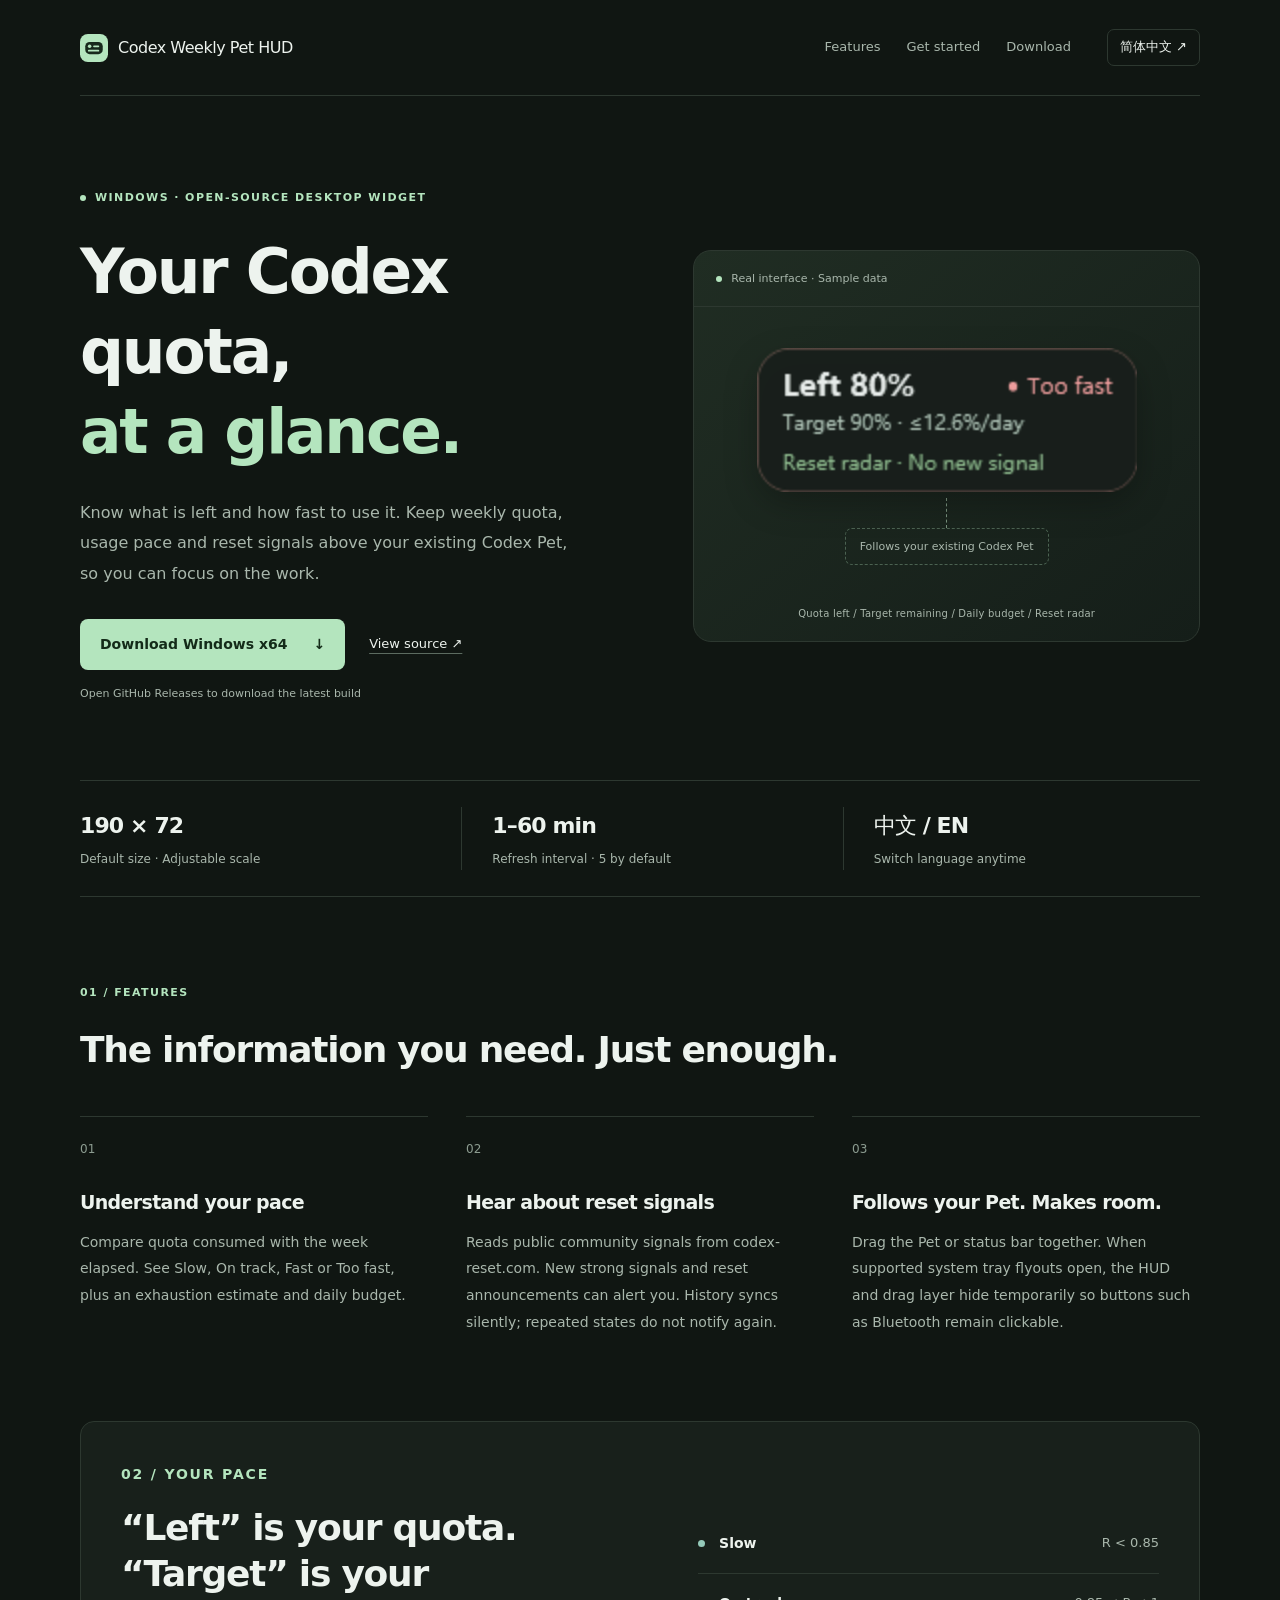
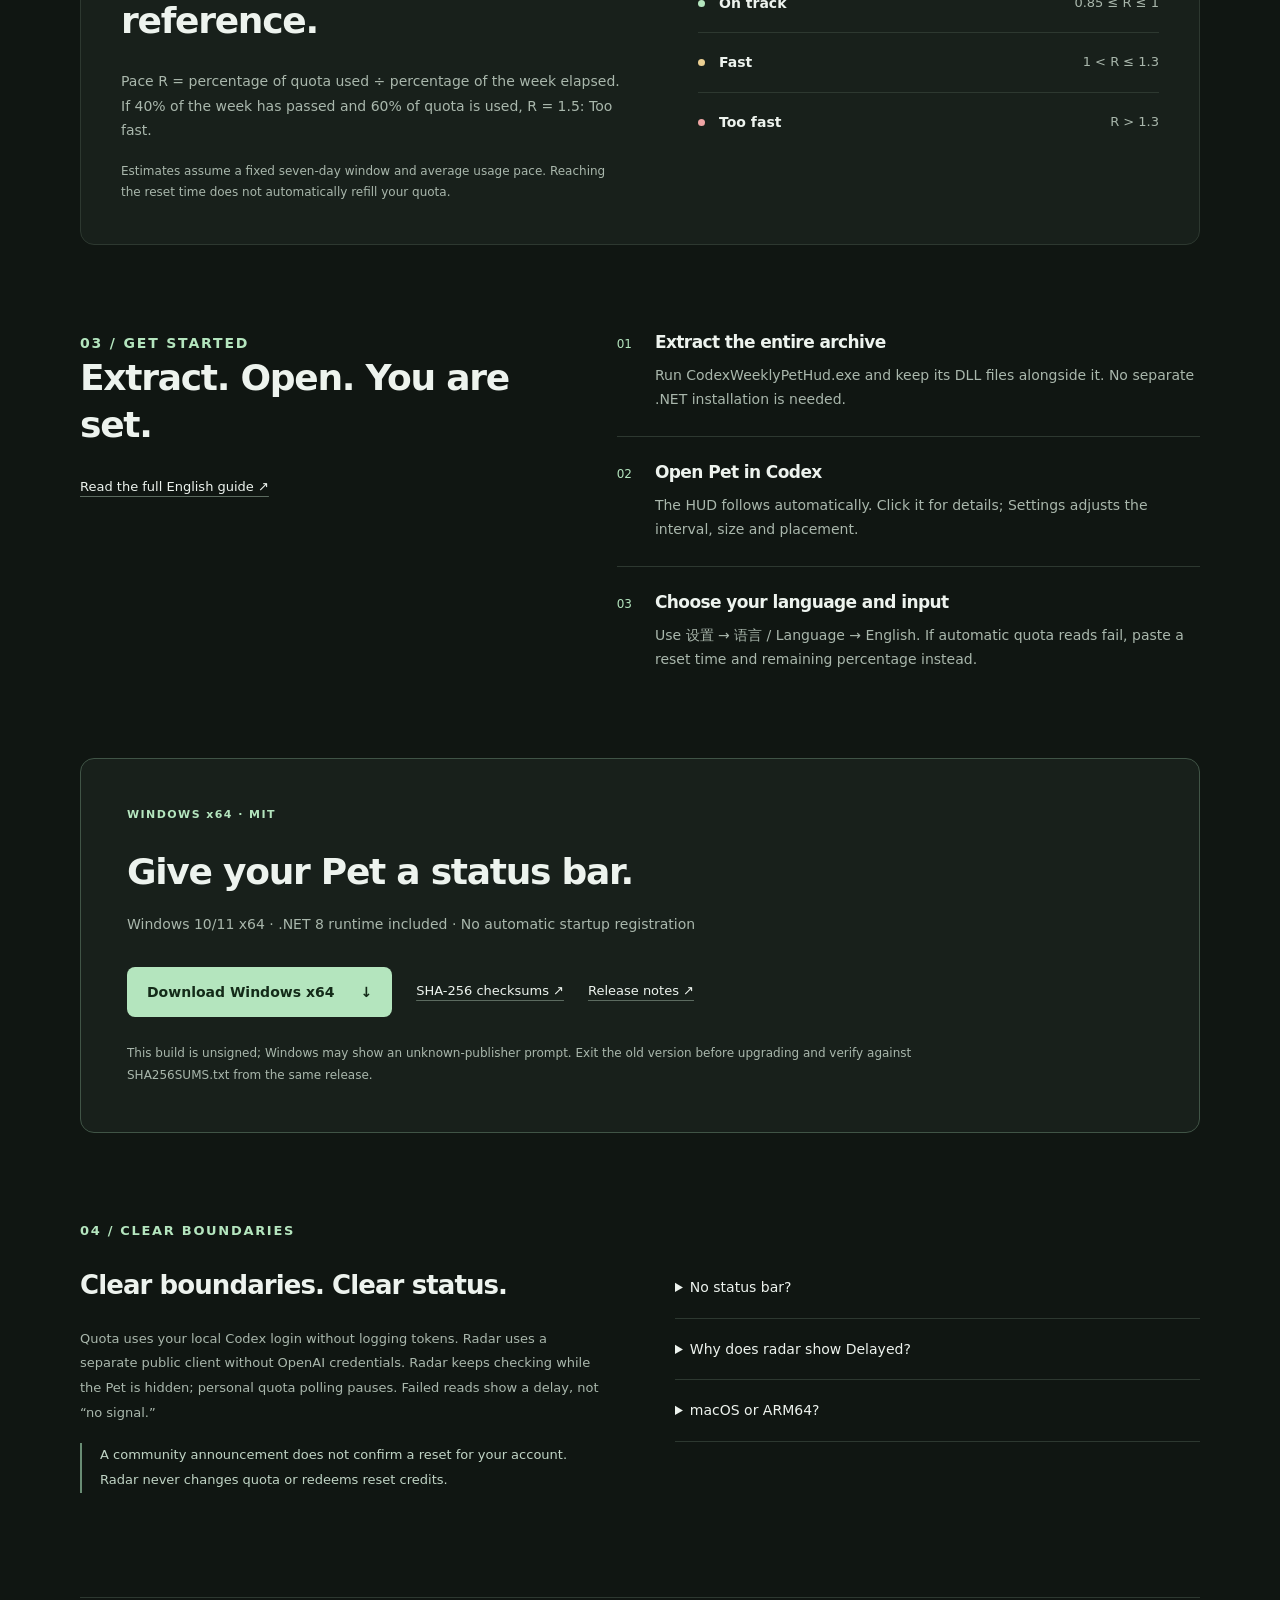
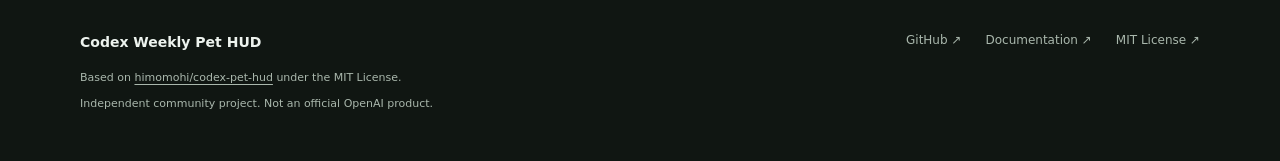
==== site/en/index.html @ 5a1bbad8 "Publish bilingual weekly HUD website with own release downloads" ====
<!doctype html>
<html lang="en">
<head>
  <meta charset="utf-8">
  <meta name="viewport" content="width=device-width, initial-scale=1">
  <meta name="theme-color" content="#101612">
  <title>Codex Weekly Pet HUD — Windows quota monitor</title>
  <meta name="description" content="A compact Windows quota monitor above your Codex Pet. Track weekly quota, usage pace and daily budget, with Chinese/English UI, adjustable refresh and community reset alerts. Free, open source and portable.">
  <meta name="robots" content="index, follow">
  <link rel="canonical" href="https://chenfenghao.github.io/codex-weekly-pet-hud/en/">
  <link rel="alternate" hreflang="zh-CN" href="https://chenfenghao.github.io/codex-weekly-pet-hud/">
  <link rel="alternate" hreflang="en" href="https://chenfenghao.github.io/codex-weekly-pet-hud/en/">
  <link rel="alternate" hreflang="x-default" href="https://chenfenghao.github.io/codex-weekly-pet-hud/">
  <meta property="og:type" content="website">
  <meta property="og:site_name" content="Codex Weekly Pet HUD">
  <meta property="og:title" content="Codex Weekly Pet HUD — Windows quota monitor">
  <meta property="og:description" content="A compact Windows quota monitor above your Codex Pet. Track weekly quota, usage pace and daily budget, with Chinese/English UI, adjustable refresh and community reset alerts. Free, open source and portable.">
  <meta property="og:url" content="https://chenfenghao.github.io/codex-weekly-pet-hud/en/">
  <meta property="og:locale" content="en_US">
  <meta property="og:image" content="https://chenfenghao.github.io/codex-weekly-pet-hud/assets/images/capsule.en.png">
  <meta property="og:image:alt" content="Quota left / Target remaining / Daily budget / Reset radar">
  <meta name="twitter:card" content="summary">
  <link rel="icon" type="image/svg+xml" href="../assets/icon.svg">
  <link rel="stylesheet" href="../assets/site.css">
  <script type="application/ld+json">{"@context": "https://schema.org", "@type": "SoftwareApplication", "name": "Codex Weekly Pet HUD", "url": "https://chenfenghao.github.io/codex-weekly-pet-hud/en/", "description": "A compact Windows quota monitor above your Codex Pet. Track weekly quota, usage pace and daily budget, with Chinese/English UI, adjustable refresh and community reset alerts. Free, open source and portable.", "operatingSystem": "Windows 10, Windows 11 (x64)", "applicationCategory": "DeveloperApplication", "inLanguage": ["zh-CN", "en"], "license": "https://github.com/chenfenghao/codex-weekly-pet-hud/blob/main/LICENSE", "downloadUrl": "https://github.com/chenfenghao/codex-weekly-pet-hud/releases/latest", "offers": {"@type": "Offer", "price": "0", "priceCurrency": "USD"}}</script>
  <script src="../assets/site.js" defer></script>
</head>
<body>
  <a class="skip" href="#main">Skip to content</a>
  <header class="header wrap">
    <a class="brand" href="../"><img src="../assets/icon.svg" width="28" height="28" alt="">Codex Weekly Pet HUD</a>
    <nav aria-label="Main navigation"><a href="#features">Features</a><a href="#setup">Get started</a><a href="#download">Download</a></nav>
    <a class="language" href="../" lang="zh-CN" hreflang="zh-CN">简体中文 ↗</a>
  </header>
  <main id="main">
    <section class="hero wrap">
      <div class="hero-copy"><p class="eyebrow"><span></span>WINDOWS · OPEN-SOURCE DESKTOP WIDGET</p><h1>Your Codex quota,<br><span>at a glance.</span></h1><p class="intro">Know what is left and how fast to use it. Keep weekly quota, usage pace and reset signals above your existing Codex Pet, so you can focus on the work.</p>
        <div class="actions"><a class="button primary" data-download href="https://github.com/chenfenghao/codex-weekly-pet-hud/releases/latest">Download Windows x64 <span aria-hidden="true">↓</span></a><a class="text-link" href="https://github.com/chenfenghao/codex-weekly-pet-hud">View source ↗</a></div>
        <p class="release-status" data-release-status aria-live="polite">Get the latest stable build on GitHub</p>
      </div>
      <figure class="preview"><figcaption><span class="preview-dot"></span>Real interface · Sample data</figcaption><div class="preview-inner"><img src="../assets/images/capsule.en.png" width="380" height="144" alt="Quota left / Target remaining / Daily budget / Reset radar"><div class="tether"></div><div class="pet-label">Follows your existing Codex Pet</div></div><p class="preview-caption">Quota left / Target remaining / Daily budget / Reset radar</p></figure>
    </section>
    <div class="stats wrap"><div><strong>190 × 72</strong><span>Default size · Adjustable scale</span></div><div><strong>1–60 min</strong><span>Refresh interval · 5 by default</span></div><div><strong>中文 / EN</strong><span>Switch language anytime</span></div></div>
    <section class="section wrap" id="features"><p class="eyebrow">01 / FEATURES</p><h2>The information you need. Just enough.</h2><div class="features"><article><span class="index">01</span><h3>Understand your pace</h3><p>Compare quota consumed with the week elapsed. See Slow, On track, Fast or Too fast, plus an exhaustion estimate and daily budget.</p></article><article><span class="index">02</span><h3>Hear about reset signals</h3><p>Reads public community signals from codex-reset.com. New strong signals and reset announcements can alert you. History syncs silently; repeated states do not notify again.</p></article><article><span class="index">03</span><h3>Follows your Pet. Makes room.</h3><p>Drag the Pet or status bar together. When supported system tray flyouts open, the HUD and drag layer hide temporarily so buttons such as Bluetooth remain clickable.</p></article></div></section>
    <section class="pace wrap"><div><p class="eyebrow">02 / YOUR PACE</p><h2>“Left” is your quota.<br>“Target” is your reference.</h2><p>Pace R = percentage of quota used ÷ percentage of the week elapsed. If 40% of the week has passed and 60% of quota is used, R = 1.5: Too fast.</p><p class="small">Estimates assume a fixed seven-day window and average usage pace. Reaching the reset time does not automatically refill your quota.</p></div><div class="pace-bands"><div><i></i><strong>Slow</strong><span>R &lt; 0.85</span></div><div><i></i><strong>On track</strong><span>0.85 ≤ R ≤ 1</span></div><div><i></i><strong>Fast</strong><span>1 &lt; R ≤ 1.3</span></div><div><i></i><strong>Too fast</strong><span>R &gt; 1.3</span></div></div></section>
    <section class="section wrap setup" id="setup"><div><p class="eyebrow">03 / GET STARTED</p><h2>Extract. Open. You are set.</h2><a class="text-link" href="https://github.com/chenfenghao/codex-weekly-pet-hud/blob/main/README.en.md">Read the full English guide ↗</a></div><ol><li><span>01</span><div><h3>Extract the entire archive</h3><p>Run CodexWeeklyPetHud.exe and keep its DLL files alongside it. No separate .NET installation is needed.</p></div></li><li><span>02</span><div><h3>Open Pet in Codex</h3><p>The HUD follows automatically. Click it for details; Settings adjusts the interval, size and placement.</p></div></li><li><span>03</span><div><h3>Choose your language and input</h3><p>Use 设置 → 语言 / Language → English. If automatic quota reads fail, paste a reset time and remaining percentage instead.</p></div></li></ol></section>
    <section class="download wrap" id="download"><p class="eyebrow">WINDOWS x64 · MIT</p><h2>Give your Pet a status bar.</h2><p>Windows 10/11 x64 · .NET 8 runtime included · No automatic startup registration</p><div class="actions"><a class="button primary" data-download href="https://github.com/chenfenghao/codex-weekly-pet-hud/releases/latest">Download Windows x64 <span aria-hidden="true">↓</span></a><a class="text-link" data-checksum href="https://github.com/chenfenghao/codex-weekly-pet-hud/releases/latest">SHA-256 checksums ↗</a><a class="text-link" data-release-link href="https://github.com/chenfenghao/codex-weekly-pet-hud/releases/latest">Release notes ↗</a></div><p class="small unsigned">This build is unsigned; Windows may show an unknown-publisher prompt. Exit the old version before upgrading and verify against SHA256SUMS.txt from the same release.</p></section>
    <section class="section wrap privacy"><div><p class="eyebrow">04 / CLEAR BOUNDARIES</p><h2>Clear boundaries. Clear status.</h2><p>Quota uses your local Codex login without logging tokens. Radar uses a separate public client without OpenAI credentials. Radar keeps checking while the Pet is hidden; personal quota polling pauses. Failed reads show a delay, not “no signal.”</p><p class="notice">A community announcement does not confirm a reset for your account. Radar never changes quota or redeems reset credits.</p></div><div class="faq"><details><summary>No status bar?</summary><p>Check the tray icon and open Pet in Codex. The HUD temporarily hides while supported system flyouts are open.</p></details><details><summary>Why does radar show Delayed?</summary><p>Check site access and your system proxy. If public endpoints reject the native client, an installed Python interpreter can provide a compatibility fallback. The app does not install Python.</p></details><details><summary>macOS or ARM64?</summary><p>This fork currently publishes and verifies Windows x64 only. Other platform code is retained from upstream for reference.</p></details></div></section>
  </main>
  <footer class="wrap"><div><strong>Codex Weekly Pet HUD</strong><p>Based on <a href="https://github.com/himomohi/codex-pet-hud">himomohi/codex-pet-hud</a> under the MIT License.</p><p>Independent community project. Not an official OpenAI product.</p></div><div class="footer-links"><a href="https://github.com/chenfenghao/codex-weekly-pet-hud">GitHub ↗</a><a href="https://github.com/chenfenghao/codex-weekly-pet-hud/blob/main/README.en.md">Documentation ↗</a><a href="https://github.com/chenfenghao/codex-weekly-pet-hud/blob/main/LICENSE">MIT License ↗</a></div></footer>
</body>
</html>
---- site/assets/site.css ----
:root{color-scheme:dark;--bg:#101612;--surface:#18201b;--line:#2d3830;--text:#edf3ee;--muted:#a9b7ac;--accent:#b4e5be;font-family:Inter,"Segoe UI","Microsoft YaHei",system-ui,sans-serif;font-synthesis:none}
*{box-sizing:border-box}html{scroll-behavior:smooth;scroll-padding-top:30px}body{margin:0;background:var(--bg);color:var(--text);font-size:15px;line-height:1.75}a{color:inherit;text-decoration:none}a:hover{color:var(--accent)}a:focus-visible,summary:focus-visible{outline:2px solid var(--accent);outline-offset:6px}img{display:block;max-width:100%;height:auto}p{margin:0 0 18px;color:var(--muted)}h1,h2,h3{margin:0;font-weight:600;line-height:1.3;letter-spacing:-.035em}h1{font-size:clamp(36px,4.8vw,62px)}h1 span{color:var(--accent)}h2{font-size:clamp(26px,3vw,36px);margin-bottom:24px}h3{font-size:19px;margin-bottom:14px}strong{font-weight:600}.wrap{width:min(1120px,calc(100% - 64px));margin-inline:auto}.small{font-size:13px;line-height:1.8}.skip{position:absolute;left:20px;top:-100px;background:var(--accent);color:var(--bg);padding:12px;z-index:10}.skip:focus{top:12px}
.header{display:flex;align-items:center;gap:36px;min-height:96px;border-bottom:1px solid var(--line)}.brand{display:flex;align-items:center;gap:10px;font-size:16px;letter-spacing:-.03em;white-space:nowrap}.header nav{display:flex;gap:26px;margin-left:auto;color:var(--muted);font-size:13px}.language{font-size:13px;white-space:nowrap;border:1px solid var(--line);padding:6px 12px;border-radius:7px}.hero{display:grid;grid-template-columns:1.1fr 1fr;align-items:center;gap:56px;padding-block:92px 76px}.eyebrow{font-size:11px;letter-spacing:.13em;font-weight:600;color:var(--accent);margin-bottom:25px}.eyebrow>span,.preview-dot{display:inline-block;width:6px;height:6px;border-radius:50%;background:var(--accent);margin-right:9px;vertical-align:middle}.intro{font-size:16px;line-height:1.9;margin-top:26px;max-width:490px}.actions{display:flex;align-items:center;gap:24px;flex-wrap:wrap;margin-top:30px}.button{display:inline-flex;align-items:center;justify-content:center;gap:26px;border-radius:8px;padding:13px 20px;font-size:14px;font-weight:600;transition:background .15s}.primary{background:var(--accent);color:#142b19}.primary:hover{background:#cdf2d5;color:#142b19}.text-link{font-size:13px;text-decoration:underline;text-decoration-color:#5c6b60;text-underline-offset:5px}.release-status{font-size:11px;margin-top:14px;margin-bottom:0;min-height:20px}.preview{margin:0;border:1px solid var(--line);border-radius:18px;background:linear-gradient(140deg,#202d23,#151e19);overflow:hidden}.preview figcaption{padding:18px 22px;border-bottom:1px solid var(--line);font-size:11px;color:var(--muted)}.preview-inner{min-height:298px;display:flex;flex-direction:column;align-items:center;justify-content:center;padding:30px 26px}.preview-inner img{width:380px;border-radius:24px;filter:drop-shadow(0 12px 16px #0004)}.tether{height:30px;border-left:1px dashed #78917d;margin-top:6px}.pet-label{padding:8px 14px;border:1px dashed #4b6251;border-radius:7px;font-size:11px;color:var(--muted)}.preview-caption{font-size:10px;letter-spacing:.02em;text-align:center;padding:0 15px 18px;margin:0}.stats{display:grid;grid-template-columns:repeat(3,1fr);border-block:1px solid var(--line);padding-block:26px;gap:24px}.stats>div{display:flex;flex-direction:column;border-left:1px solid var(--line);padding-left:30px}.stats>div:first-child{padding-left:0;border:0}.stats strong{font-size:22px;letter-spacing:-.04em}.stats span{font-size:12px;color:var(--muted);margin-top:4px}
.section{padding-block:86px}.features{display:grid;grid-template-columns:repeat(3,1fr);gap:38px;margin-top:42px}.features article{border-top:1px solid var(--line);padding-top:22px}.index{display:block;color:#8c9c90;font-size:12px;margin-bottom:30px}.features p{font-size:14px;line-height:1.9;margin:0}.pace{display:grid;grid-template-columns:1.1fr 1fr;gap:70px;background:var(--surface);padding:40px;border:1px solid var(--line);border-radius:14px}.pace .eyebrow{margin-bottom:18px}.pace p{font-size:14px}.pace .small{font-size:12px;margin-bottom:0}.pace-bands{display:flex;flex-direction:column;justify-content:center}.pace-bands>div{display:flex;align-items:center;gap:14px;padding:17px 0;border-bottom:1px solid var(--line)}.pace-bands>div:last-child{border:0}.pace-bands i{width:7px;height:7px;background:#94c9b9;border-radius:50%;flex-shrink:0}.pace-bands>div:nth-child(2) i{background:#b4e5be}.pace-bands>div:nth-child(3) i{background:#ebcf92}.pace-bands>div:nth-child(4) i{background:#eea4a4}.pace-bands strong{font-size:14px}.pace-bands span{margin-left:auto;color:var(--muted);font-size:13px}.setup{display:grid;grid-template-columns:1fr 1.25fr;gap:70px}.setup ol{list-style:none;padding:0;margin:0}.setup li{display:flex;gap:23px;border-bottom:1px solid var(--line);padding:24px 0}.setup li:first-child{padding-top:0}.setup li:last-child{border:0;padding-bottom:0}.setup li>span{color:var(--accent);font-size:12px;padding-top:3px}.setup h3{font-size:17px;margin-bottom:10px}.setup p{font-size:14px;margin:0}.download{padding:46px;background:var(--surface);border:1px solid #405446;border-radius:14px}.download h2{margin-bottom:16px}.download>p{font-size:14px}.download .eyebrow{font-size:11px}.download .unsigned{font-size:12px;max-width:800px;margin-top:26px;margin-bottom:0}.privacy{display:grid;grid-template-columns:1fr 1fr;gap:70px}.privacy h2{font-size:26px}.privacy p{font-size:13px;line-height:1.9}.notice{padding-left:18px;border-left:2px solid #698d74;color:#c0d4c5}.faq{padding-top:38px}details{border-bottom:1px solid var(--line);padding-block:18px}summary{cursor:pointer;font-size:14px;padding-right:12px}details p{margin:15px 0 0}footer{display:flex;justify-content:space-between;gap:30px;border-top:1px solid var(--line);padding-block:32px 42px;font-size:12px}footer strong{display:block;margin-bottom:14px;font-size:14px}footer p{margin-bottom:6px;font-size:11px}footer p a{text-decoration:underline;text-underline-offset:3px}.footer-links{display:flex;gap:24px;align-items:flex-start;color:var(--muted);flex-wrap:wrap}
@media(min-width:1500px){.hero{padding-block:112px 96px}}
@media(max-width:900px){.header{gap:20px}.header nav{gap:16px}.hero{gap:30px;padding-block:64px}.preview-inner{padding:28px 18px;min-height:260px}.preview-inner img{border-radius:16px}.pace,.setup,.privacy{gap:36px}.features{gap:24px}.pace{padding:30px}.footer-links{gap:16px}}
@media(max-width:700px){.wrap{width:calc(100% - 40px)}.header{min-height:78px;justify-content:space-between;gap:10px}.brand{font-size:13px;gap:7px}.brand img{width:24px}.header nav{display:none}.language{padding:5px 9px;font-size:11px}.hero{grid-template-columns:1fr;padding-block:46px 38px;gap:36px}h1{font-size:42px}.intro{font-size:15px;margin-top:22px}.eyebrow{font-size:10px;margin-bottom:20px}.actions{gap:20px;margin-top:24px}.button{font-size:13px;gap:18px}.preview-inner{min-height:270px;padding:26px 24px}.preview-inner img{width:342px;border-radius:22px}.stats{gap:12px;padding-block:22px}.stats>div{padding-left:12px}.stats strong{font-size:18px}.stats span{font-size:10px;line-height:1.7}.section{padding-block:54px}.features{grid-template-columns:1fr;gap:25px;margin-top:30px}.index{margin-bottom:14px}.features h3{font-size:18px}.pace,.setup,.privacy{grid-template-columns:1fr;gap:30px}.pace{padding:25px}.pace-bands>div{padding:13px 0}.setup li{gap:18px}.download{padding:26px}.download .actions{gap:18px}.download h2{font-size:27px}.privacy{gap:10px}.faq{padding-top:0}footer{flex-direction:column;gap:20px;padding-block:26px 36px}.footer-links{gap:22px}}
@media(prefers-reduced-motion:reduce){html{scroll-behavior:auto}.button{transition:none}}
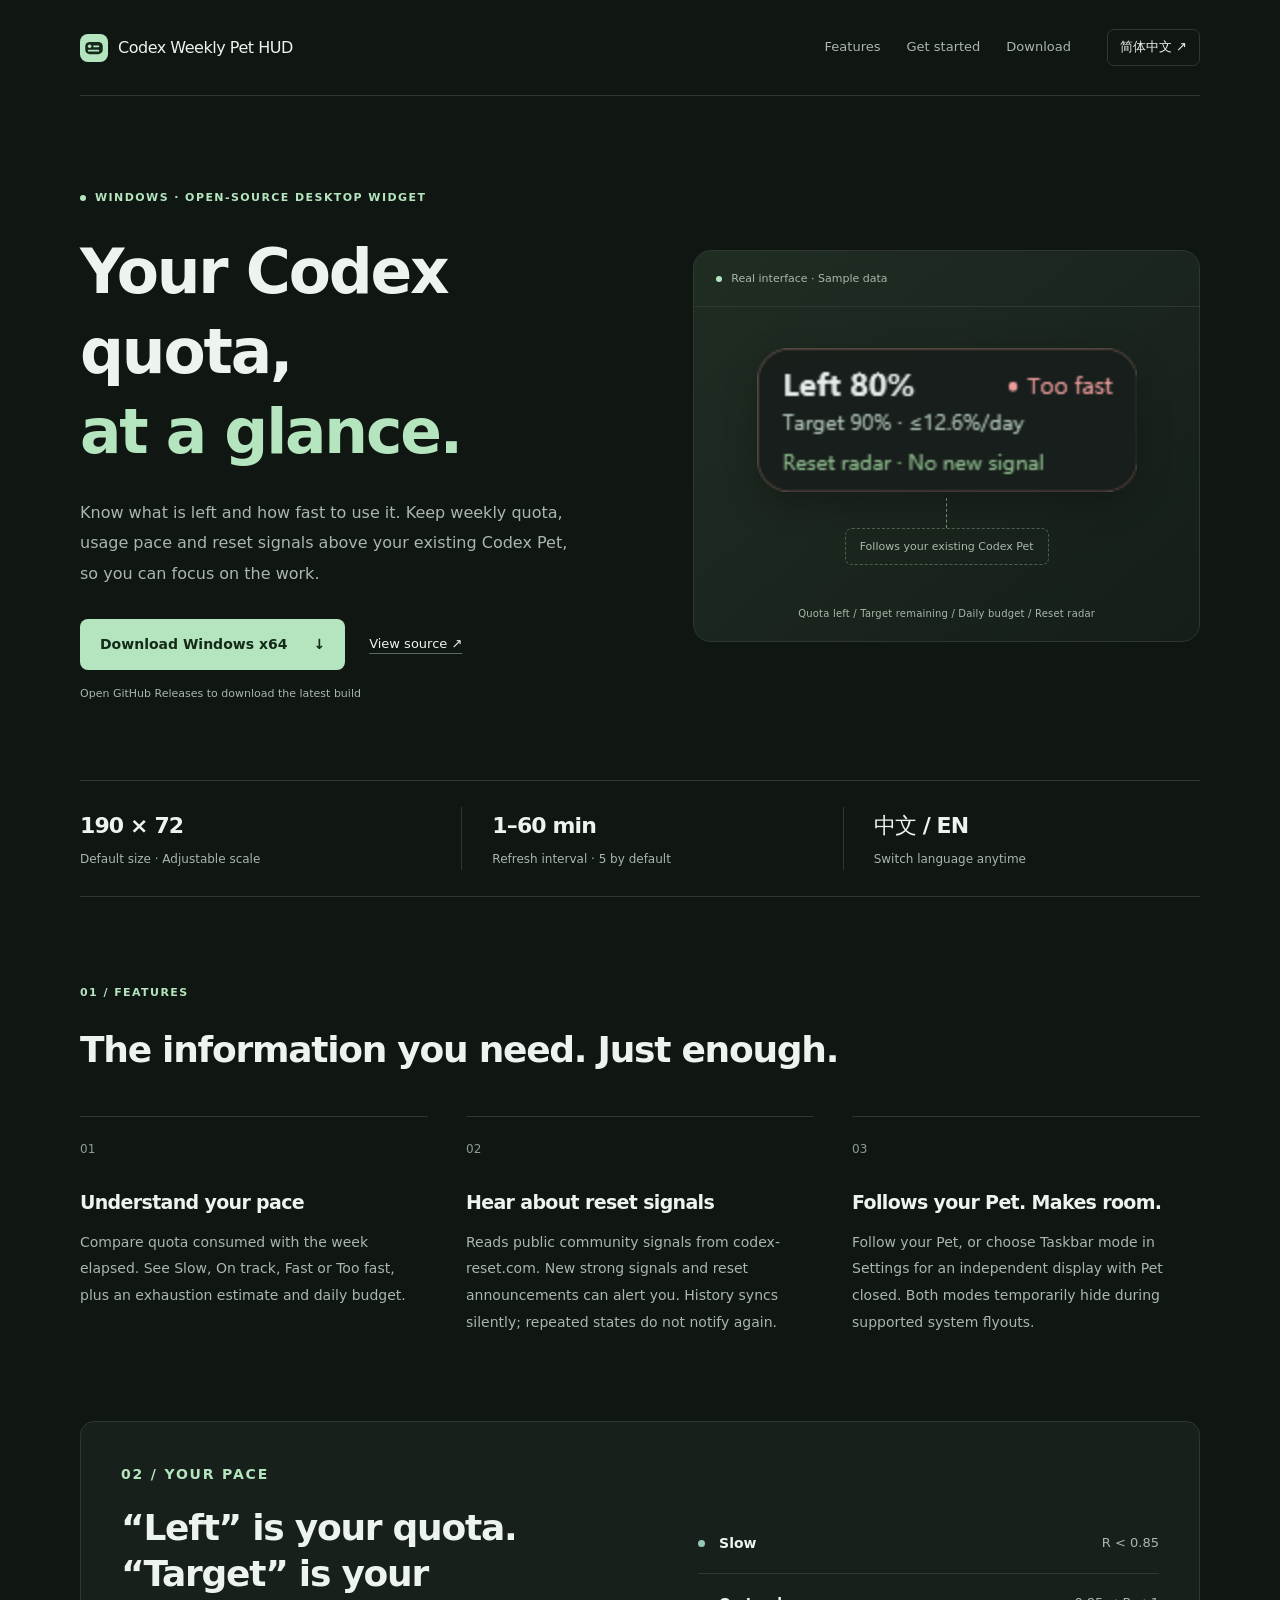
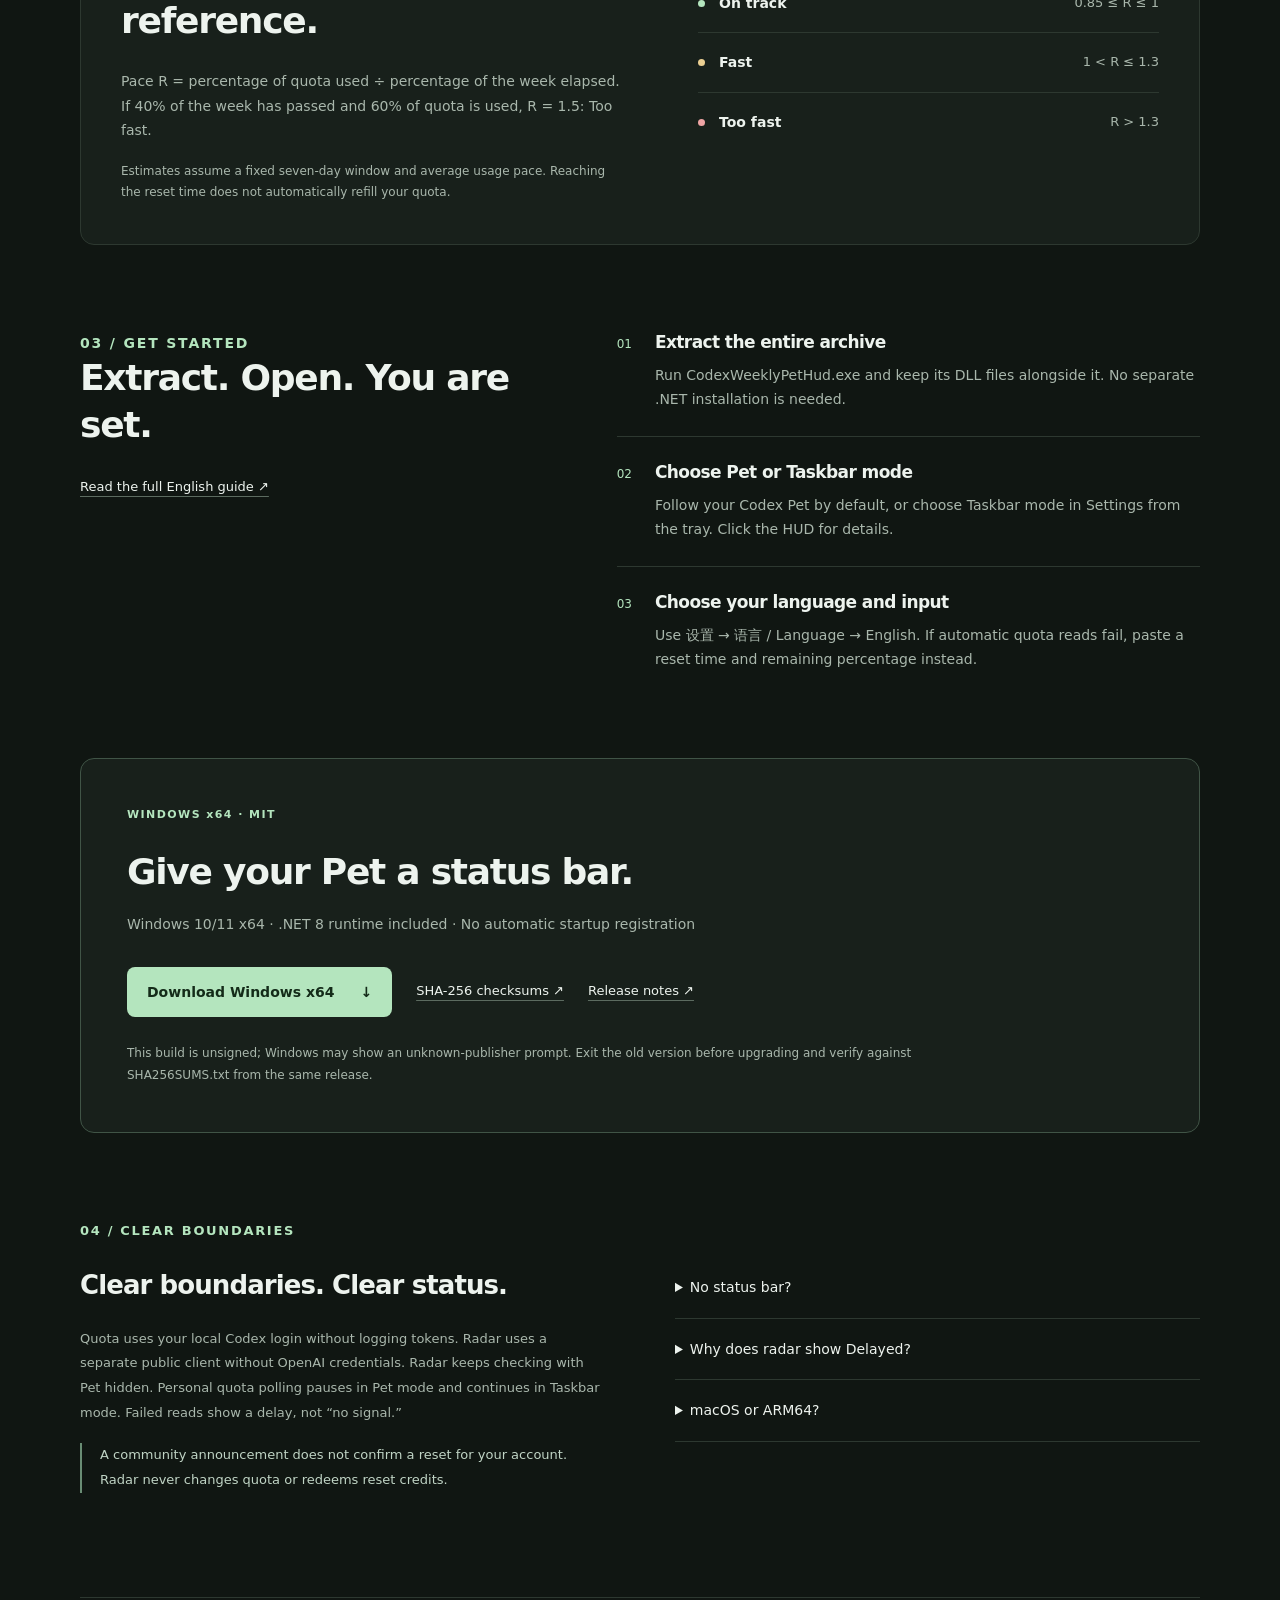
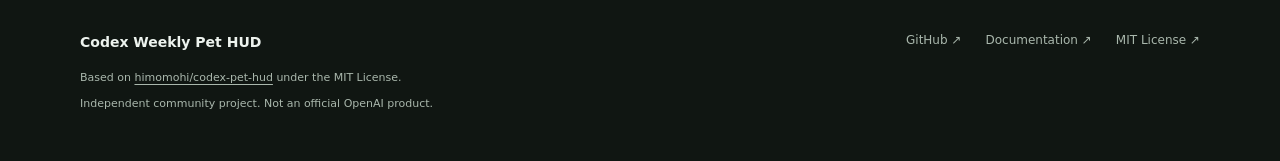
==== commit bc7a9282: "Add independent taskbar display mode with bilingual settings" ====
--- a/site/en/index.html
+++ b/site/en/index.html
@@ -41,11 +41,11 @@
       <figure class="preview"><figcaption><span class="preview-dot"></span>Real interface · Sample data</figcaption><div class="preview-inner"><img src="../assets/images/capsule.en.png" width="380" height="144" alt="Quota left / Target remaining / Daily budget / Reset radar"><div class="tether"></div><div class="pet-label">Follows your existing Codex Pet</div></div><p class="preview-caption">Quota left / Target remaining / Daily budget / Reset radar</p></figure>
     </section>
     <div class="stats wrap"><div><strong>190 × 72</strong><span>Default size · Adjustable scale</span></div><div><strong>1–60 min</strong><span>Refresh interval · 5 by default</span></div><div><strong>中文 / EN</strong><span>Switch language anytime</span></div></div>
-    <section class="section wrap" id="features"><p class="eyebrow">01 / FEATURES</p><h2>The information you need. Just enough.</h2><div class="features"><article><span class="index">01</span><h3>Understand your pace</h3><p>Compare quota consumed with the week elapsed. See Slow, On track, Fast or Too fast, plus an exhaustion estimate and daily budget.</p></article><article><span class="index">02</span><h3>Hear about reset signals</h3><p>Reads public community signals from codex-reset.com. New strong signals and reset announcements can alert you. History syncs silently; repeated states do not notify again.</p></article><article><span class="index">03</span><h3>Follows your Pet. Makes room.</h3><p>Drag the Pet or status bar together. When supported system tray flyouts open, the HUD and drag layer hide temporarily so buttons such as Bluetooth remain clickable.</p></article></div></section>
+    <section class="section wrap" id="features"><p class="eyebrow">01 / FEATURES</p><h2>The information you need. Just enough.</h2><div class="features"><article><span class="index">01</span><h3>Understand your pace</h3><p>Compare quota consumed with the week elapsed. See Slow, On track, Fast or Too fast, plus an exhaustion estimate and daily budget.</p></article><article><span class="index">02</span><h3>Hear about reset signals</h3><p>Reads public community signals from codex-reset.com. New strong signals and reset announcements can alert you. History syncs silently; repeated states do not notify again.</p></article><article><span class="index">03</span><h3>Follows your Pet. Makes room.</h3><p>Follow your Pet, or choose Taskbar mode in Settings for an independent display with Pet closed. Both modes temporarily hide during supported system flyouts.</p></article></div></section>
     <section class="pace wrap"><div><p class="eyebrow">02 / YOUR PACE</p><h2>“Left” is your quota.<br>“Target” is your reference.</h2><p>Pace R = percentage of quota used ÷ percentage of the week elapsed. If 40% of the week has passed and 60% of quota is used, R = 1.5: Too fast.</p><p class="small">Estimates assume a fixed seven-day window and average usage pace. Reaching the reset time does not automatically refill your quota.</p></div><div class="pace-bands"><div><i></i><strong>Slow</strong><span>R &lt; 0.85</span></div><div><i></i><strong>On track</strong><span>0.85 ≤ R ≤ 1</span></div><div><i></i><strong>Fast</strong><span>1 &lt; R ≤ 1.3</span></div><div><i></i><strong>Too fast</strong><span>R &gt; 1.3</span></div></div></section>
-    <section class="section wrap setup" id="setup"><div><p class="eyebrow">03 / GET STARTED</p><h2>Extract. Open. You are set.</h2><a class="text-link" href="https://github.com/chenfenghao/codex-weekly-pet-hud/blob/main/README.en.md">Read the full English guide ↗</a></div><ol><li><span>01</span><div><h3>Extract the entire archive</h3><p>Run CodexWeeklyPetHud.exe and keep its DLL files alongside it. No separate .NET installation is needed.</p></div></li><li><span>02</span><div><h3>Open Pet in Codex</h3><p>The HUD follows automatically. Click it for details; Settings adjusts the interval, size and placement.</p></div></li><li><span>03</span><div><h3>Choose your language and input</h3><p>Use 设置 → 语言 / Language → English. If automatic quota reads fail, paste a reset time and remaining percentage instead.</p></div></li></ol></section>
+    <section class="section wrap setup" id="setup"><div><p class="eyebrow">03 / GET STARTED</p><h2>Extract. Open. You are set.</h2><a class="text-link" href="https://github.com/chenfenghao/codex-weekly-pet-hud/blob/main/README.en.md">Read the full English guide ↗</a></div><ol><li><span>01</span><div><h3>Extract the entire archive</h3><p>Run CodexWeeklyPetHud.exe and keep its DLL files alongside it. No separate .NET installation is needed.</p></div></li><li><span>02</span><div><h3>Choose Pet or Taskbar mode</h3><p>Follow your Codex Pet by default, or choose Taskbar mode in Settings from the tray. Click the HUD for details.</p></div></li><li><span>03</span><div><h3>Choose your language and input</h3><p>Use 设置 → 语言 / Language → English. If automatic quota reads fail, paste a reset time and remaining percentage instead.</p></div></li></ol></section>
     <section class="download wrap" id="download"><p class="eyebrow">WINDOWS x64 · MIT</p><h2>Give your Pet a status bar.</h2><p>Windows 10/11 x64 · .NET 8 runtime included · No automatic startup registration</p><div class="actions"><a class="button primary" data-download href="https://github.com/chenfenghao/codex-weekly-pet-hud/releases/latest">Download Windows x64 <span aria-hidden="true">↓</span></a><a class="text-link" data-checksum href="https://github.com/chenfenghao/codex-weekly-pet-hud/releases/latest">SHA-256 checksums ↗</a><a class="text-link" data-release-link href="https://github.com/chenfenghao/codex-weekly-pet-hud/releases/latest">Release notes ↗</a></div><p class="small unsigned">This build is unsigned; Windows may show an unknown-publisher prompt. Exit the old version before upgrading and verify against SHA256SUMS.txt from the same release.</p></section>
-    <section class="section wrap privacy"><div><p class="eyebrow">04 / CLEAR BOUNDARIES</p><h2>Clear boundaries. Clear status.</h2><p>Quota uses your local Codex login without logging tokens. Radar uses a separate public client without OpenAI credentials. Radar keeps checking while the Pet is hidden; personal quota polling pauses. Failed reads show a delay, not “no signal.”</p><p class="notice">A community announcement does not confirm a reset for your account. Radar never changes quota or redeems reset credits.</p></div><div class="faq"><details><summary>No status bar?</summary><p>Check the tray icon and open Pet in Codex. The HUD temporarily hides while supported system flyouts are open.</p></details><details><summary>Why does radar show Delayed?</summary><p>Check site access and your system proxy. If public endpoints reject the native client, an installed Python interpreter can provide a compatibility fallback. The app does not install Python.</p></details><details><summary>macOS or ARM64?</summary><p>This fork currently publishes and verifies Windows x64 only. Other platform code is retained from upstream for reference.</p></details></div></section>
+    <section class="section wrap privacy"><div><p class="eyebrow">04 / CLEAR BOUNDARIES</p><h2>Clear boundaries. Clear status.</h2><p>Quota uses your local Codex login without logging tokens. Radar uses a separate public client without OpenAI credentials. Radar keeps checking with Pet hidden. Personal quota polling pauses in Pet mode and continues in Taskbar mode. Failed reads show a delay, not “no signal.”</p><p class="notice">A community announcement does not confirm a reset for your account. Radar never changes quota or redeems reset credits.</p></div><div class="faq"><details><summary>No status bar?</summary><p>Check Display mode in tray Settings. Pet mode needs an open Pet; Taskbar mode uses free space on the primary horizontal taskbar without pushing icons aside. System flyouts temporarily hide the HUD.</p></details><details><summary>Why does radar show Delayed?</summary><p>Check site access and your system proxy. If public endpoints reject the native client, an installed Python interpreter can provide a compatibility fallback. The app does not install Python.</p></details><details><summary>macOS or ARM64?</summary><p>This fork currently publishes and verifies Windows x64 only. Other platform code is retained from upstream for reference.</p></details></div></section>
   </main>
   <footer class="wrap"><div><strong>Codex Weekly Pet HUD</strong><p>Based on <a href="https://github.com/himomohi/codex-pet-hud">himomohi/codex-pet-hud</a> under the MIT License.</p><p>Independent community project. Not an official OpenAI product.</p></div><div class="footer-links"><a href="https://github.com/chenfenghao/codex-weekly-pet-hud">GitHub ↗</a><a href="https://github.com/chenfenghao/codex-weekly-pet-hud/blob/main/README.en.md">Documentation ↗</a><a href="https://github.com/chenfenghao/codex-weekly-pet-hud/blob/main/LICENSE">MIT License ↗</a></div></footer>
 </body>
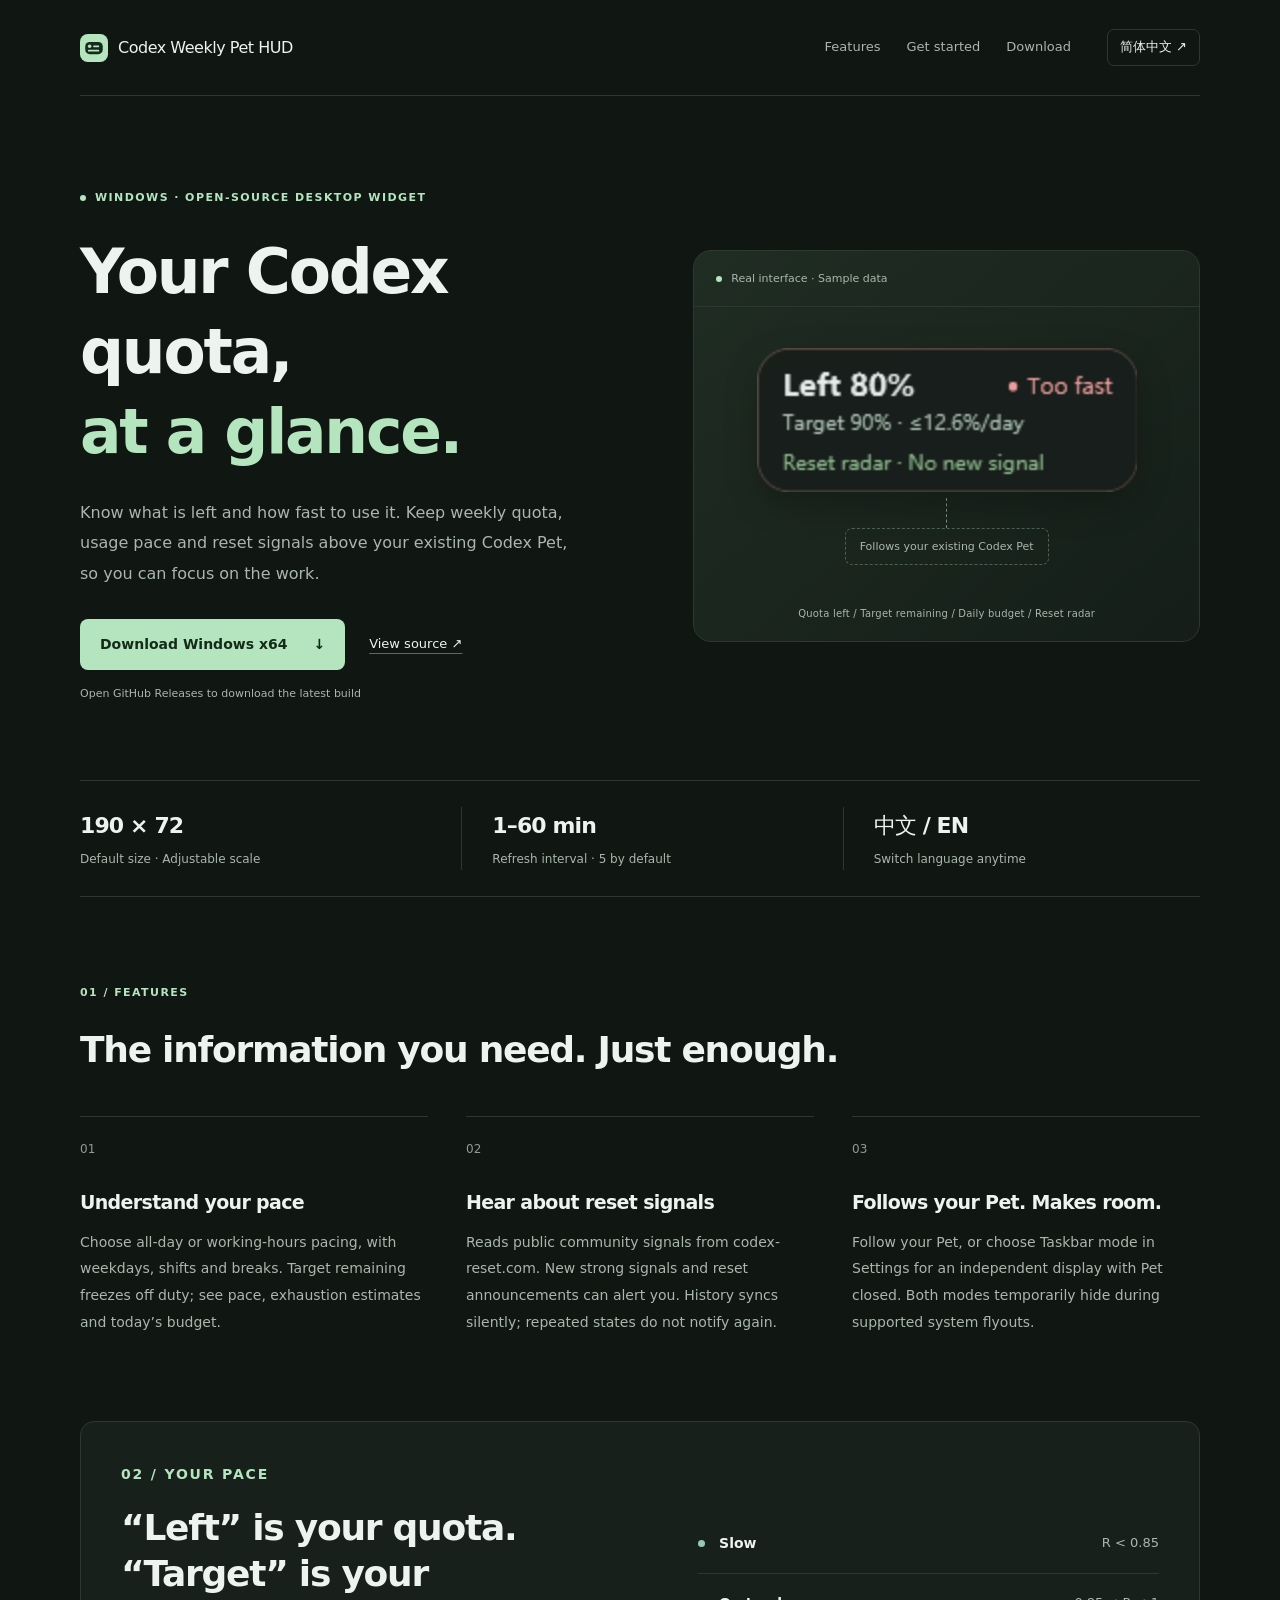
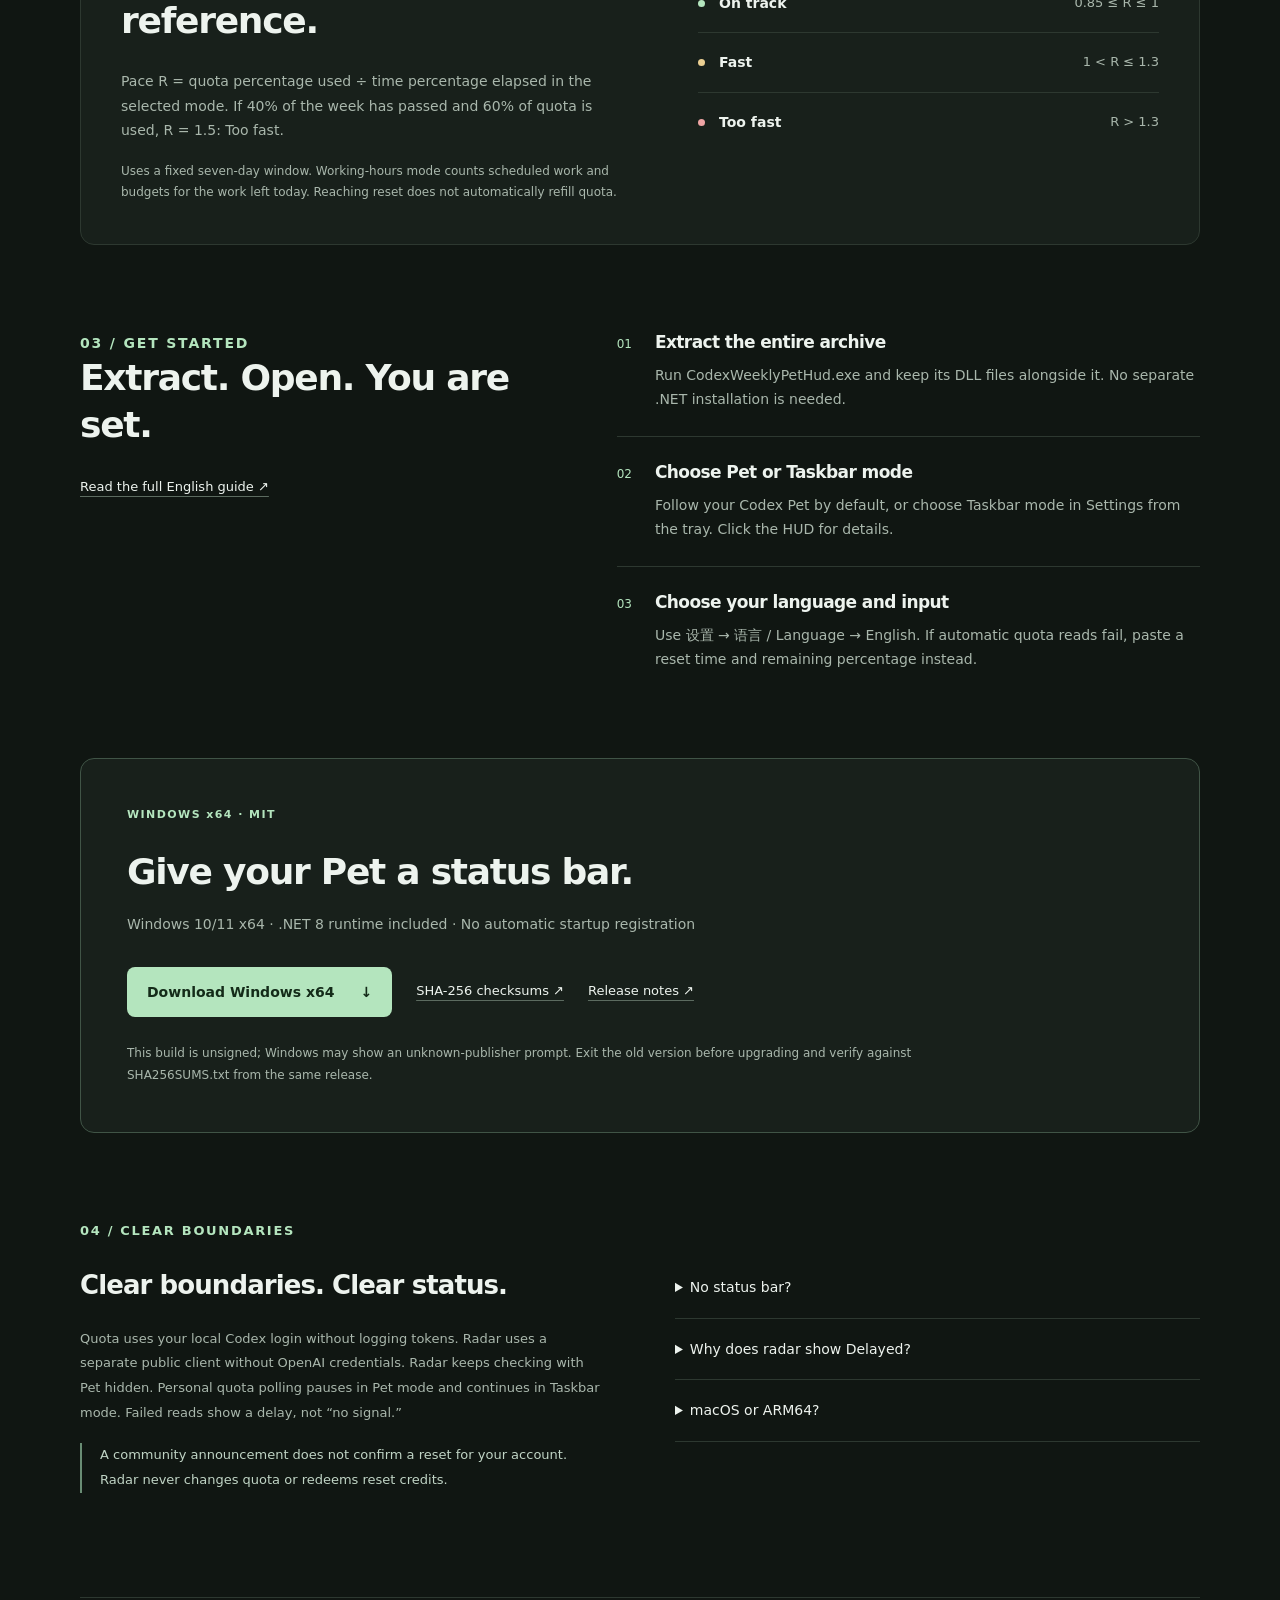
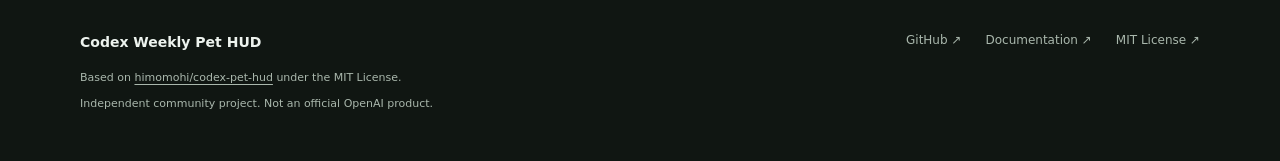
==== commit 79b47d9c: "Add configurable working-hours quota pacing and daily budget" ====
--- a/site/en/index.html
+++ b/site/en/index.html
@@ -41,8 +41,8 @@
       <figure class="preview"><figcaption><span class="preview-dot"></span>Real interface · Sample data</figcaption><div class="preview-inner"><img src="../assets/images/capsule.en.png" width="380" height="144" alt="Quota left / Target remaining / Daily budget / Reset radar"><div class="tether"></div><div class="pet-label">Follows your existing Codex Pet</div></div><p class="preview-caption">Quota left / Target remaining / Daily budget / Reset radar</p></figure>
     </section>
     <div class="stats wrap"><div><strong>190 × 72</strong><span>Default size · Adjustable scale</span></div><div><strong>1–60 min</strong><span>Refresh interval · 5 by default</span></div><div><strong>中文 / EN</strong><span>Switch language anytime</span></div></div>
-    <section class="section wrap" id="features"><p class="eyebrow">01 / FEATURES</p><h2>The information you need. Just enough.</h2><div class="features"><article><span class="index">01</span><h3>Understand your pace</h3><p>Compare quota consumed with the week elapsed. See Slow, On track, Fast or Too fast, plus an exhaustion estimate and daily budget.</p></article><article><span class="index">02</span><h3>Hear about reset signals</h3><p>Reads public community signals from codex-reset.com. New strong signals and reset announcements can alert you. History syncs silently; repeated states do not notify again.</p></article><article><span class="index">03</span><h3>Follows your Pet. Makes room.</h3><p>Follow your Pet, or choose Taskbar mode in Settings for an independent display with Pet closed. Both modes temporarily hide during supported system flyouts.</p></article></div></section>
-    <section class="pace wrap"><div><p class="eyebrow">02 / YOUR PACE</p><h2>“Left” is your quota.<br>“Target” is your reference.</h2><p>Pace R = percentage of quota used ÷ percentage of the week elapsed. If 40% of the week has passed and 60% of quota is used, R = 1.5: Too fast.</p><p class="small">Estimates assume a fixed seven-day window and average usage pace. Reaching the reset time does not automatically refill your quota.</p></div><div class="pace-bands"><div><i></i><strong>Slow</strong><span>R &lt; 0.85</span></div><div><i></i><strong>On track</strong><span>0.85 ≤ R ≤ 1</span></div><div><i></i><strong>Fast</strong><span>1 &lt; R ≤ 1.3</span></div><div><i></i><strong>Too fast</strong><span>R &gt; 1.3</span></div></div></section>
+    <section class="section wrap" id="features"><p class="eyebrow">01 / FEATURES</p><h2>The information you need. Just enough.</h2><div class="features"><article><span class="index">01</span><h3>Understand your pace</h3><p>Choose all-day or working-hours pacing, with weekdays, shifts and breaks. Target remaining freezes off duty; see pace, exhaustion estimates and today’s budget.</p></article><article><span class="index">02</span><h3>Hear about reset signals</h3><p>Reads public community signals from codex-reset.com. New strong signals and reset announcements can alert you. History syncs silently; repeated states do not notify again.</p></article><article><span class="index">03</span><h3>Follows your Pet. Makes room.</h3><p>Follow your Pet, or choose Taskbar mode in Settings for an independent display with Pet closed. Both modes temporarily hide during supported system flyouts.</p></article></div></section>
+    <section class="pace wrap"><div><p class="eyebrow">02 / YOUR PACE</p><h2>“Left” is your quota.<br>“Target” is your reference.</h2><p>Pace R = quota percentage used ÷ time percentage elapsed in the selected mode. If 40% of the week has passed and 60% of quota is used, R = 1.5: Too fast.</p><p class="small">Uses a fixed seven-day window. Working-hours mode counts scheduled work and budgets for the work left today. Reaching reset does not automatically refill quota.</p></div><div class="pace-bands"><div><i></i><strong>Slow</strong><span>R &lt; 0.85</span></div><div><i></i><strong>On track</strong><span>0.85 ≤ R ≤ 1</span></div><div><i></i><strong>Fast</strong><span>1 &lt; R ≤ 1.3</span></div><div><i></i><strong>Too fast</strong><span>R &gt; 1.3</span></div></div></section>
     <section class="section wrap setup" id="setup"><div><p class="eyebrow">03 / GET STARTED</p><h2>Extract. Open. You are set.</h2><a class="text-link" href="https://github.com/chenfenghao/codex-weekly-pet-hud/blob/main/README.en.md">Read the full English guide ↗</a></div><ol><li><span>01</span><div><h3>Extract the entire archive</h3><p>Run CodexWeeklyPetHud.exe and keep its DLL files alongside it. No separate .NET installation is needed.</p></div></li><li><span>02</span><div><h3>Choose Pet or Taskbar mode</h3><p>Follow your Codex Pet by default, or choose Taskbar mode in Settings from the tray. Click the HUD for details.</p></div></li><li><span>03</span><div><h3>Choose your language and input</h3><p>Use 设置 → 语言 / Language → English. If automatic quota reads fail, paste a reset time and remaining percentage instead.</p></div></li></ol></section>
     <section class="download wrap" id="download"><p class="eyebrow">WINDOWS x64 · MIT</p><h2>Give your Pet a status bar.</h2><p>Windows 10/11 x64 · .NET 8 runtime included · No automatic startup registration</p><div class="actions"><a class="button primary" data-download href="https://github.com/chenfenghao/codex-weekly-pet-hud/releases/latest">Download Windows x64 <span aria-hidden="true">↓</span></a><a class="text-link" data-checksum href="https://github.com/chenfenghao/codex-weekly-pet-hud/releases/latest">SHA-256 checksums ↗</a><a class="text-link" data-release-link href="https://github.com/chenfenghao/codex-weekly-pet-hud/releases/latest">Release notes ↗</a></div><p class="small unsigned">This build is unsigned; Windows may show an unknown-publisher prompt. Exit the old version before upgrading and verify against SHA256SUMS.txt from the same release.</p></section>
     <section class="section wrap privacy"><div><p class="eyebrow">04 / CLEAR BOUNDARIES</p><h2>Clear boundaries. Clear status.</h2><p>Quota uses your local Codex login without logging tokens. Radar uses a separate public client without OpenAI credentials. Radar keeps checking with Pet hidden. Personal quota polling pauses in Pet mode and continues in Taskbar mode. Failed reads show a delay, not “no signal.”</p><p class="notice">A community announcement does not confirm a reset for your account. Radar never changes quota or redeems reset credits.</p></div><div class="faq"><details><summary>No status bar?</summary><p>Check Display mode in tray Settings. Pet mode needs an open Pet; Taskbar mode uses free space on the primary horizontal taskbar without pushing icons aside. System flyouts temporarily hide the HUD.</p></details><details><summary>Why does radar show Delayed?</summary><p>Check site access and your system proxy. If public endpoints reject the native client, an installed Python interpreter can provide a compatibility fallback. The app does not install Python.</p></details><details><summary>macOS or ARM64?</summary><p>This fork currently publishes and verifies Windows x64 only. Other platform code is retained from upstream for reference.</p></details></div></section>
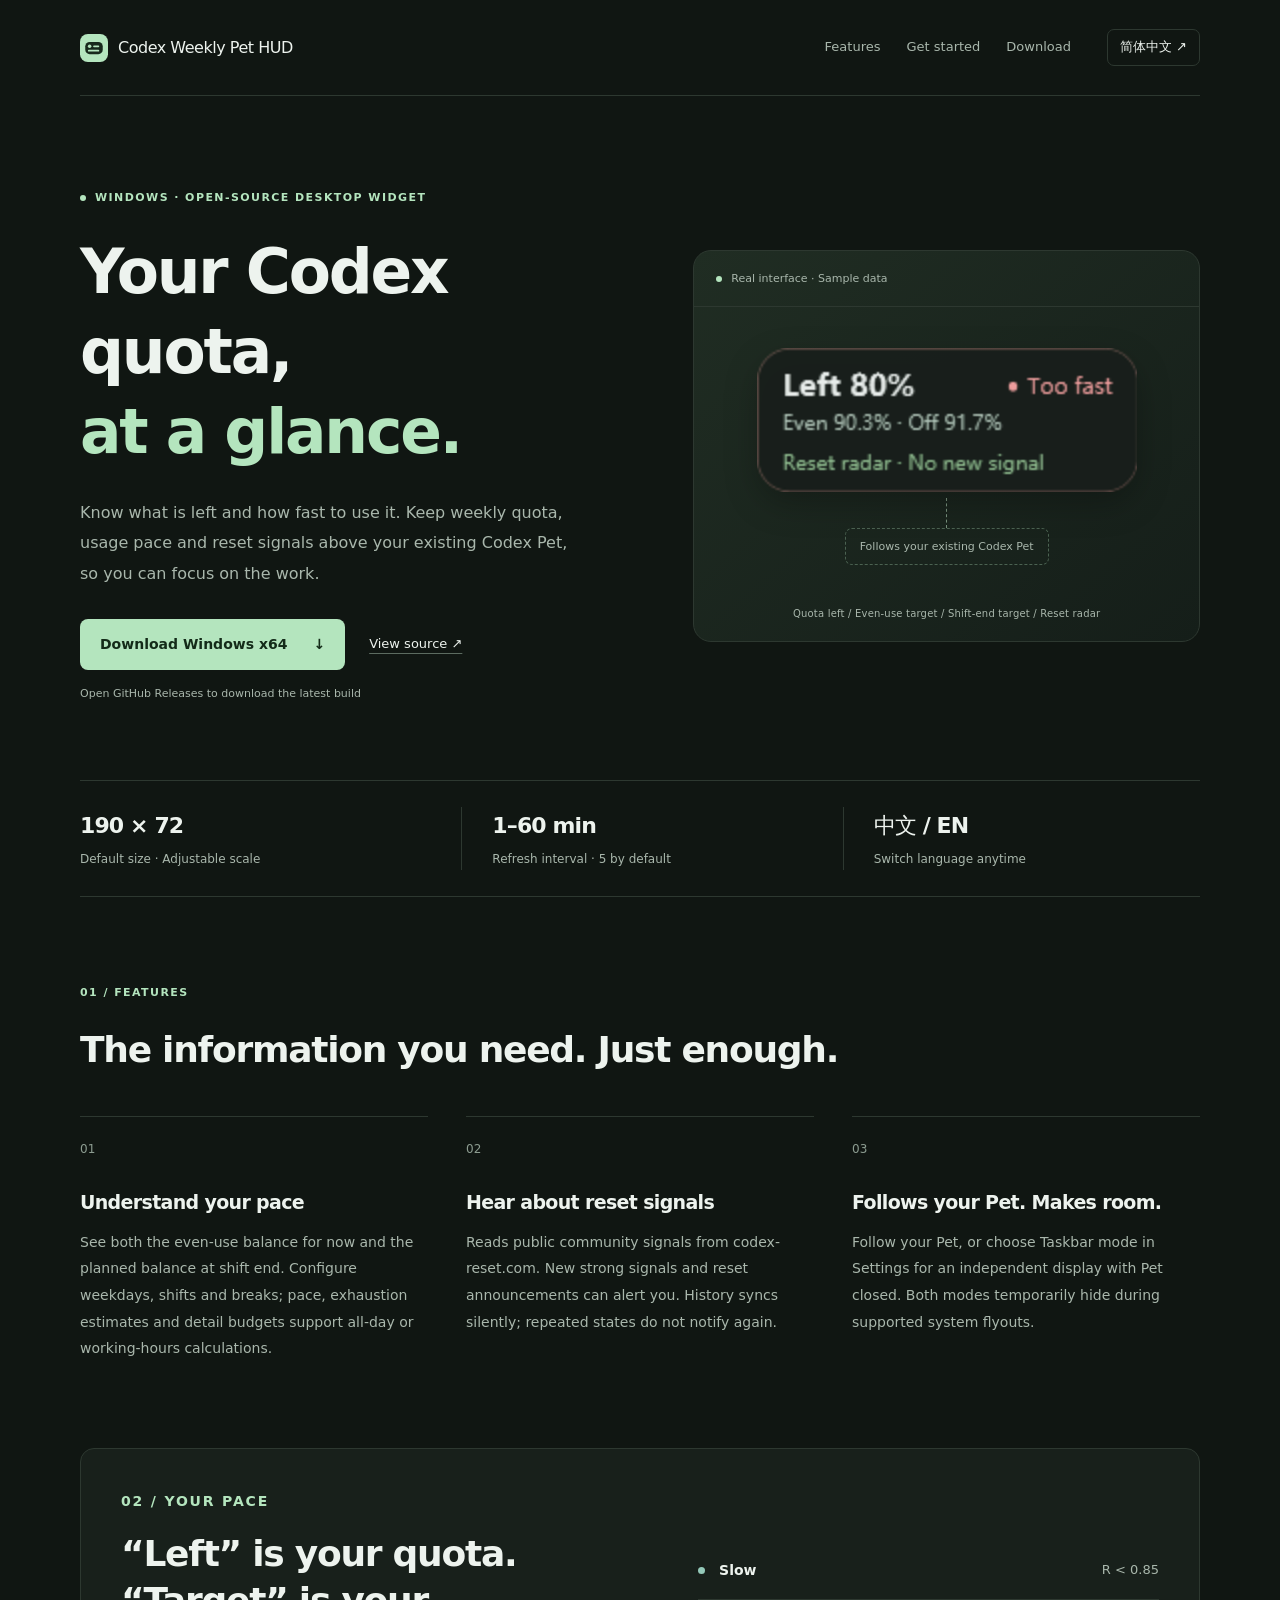
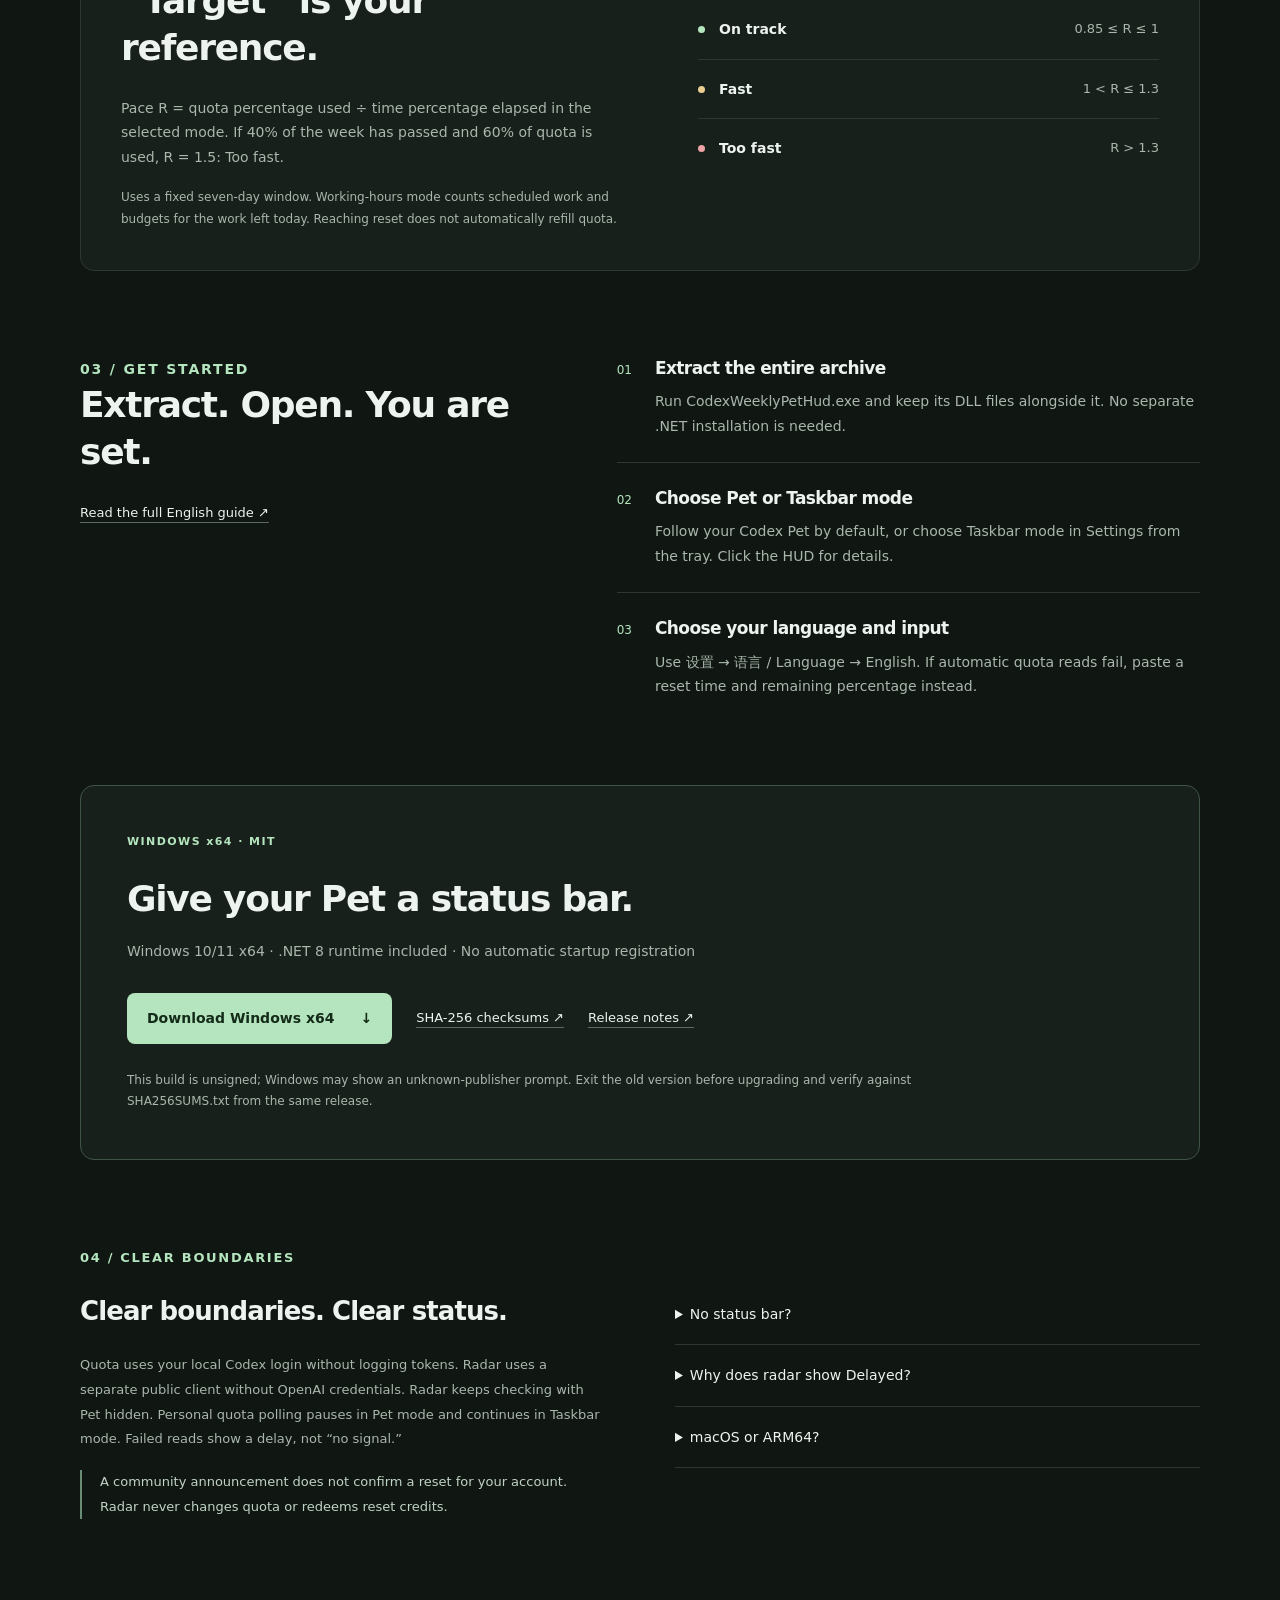
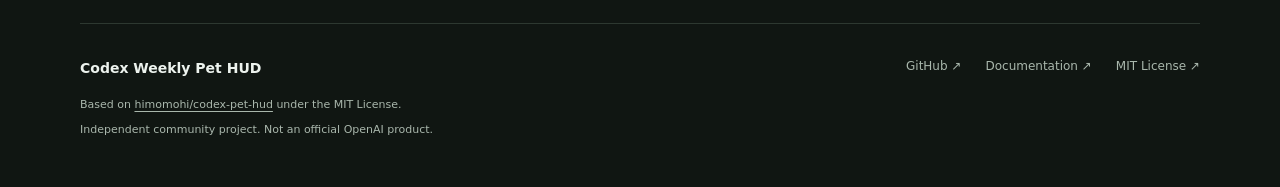
==== commit 1b975530: "Show calendar and shift-end quota targets together" ====
--- a/site/en/index.html
+++ b/site/en/index.html
@@ -18,7 +18,7 @@
   <meta property="og:url" content="https://chenfenghao.github.io/codex-weekly-pet-hud/en/">
   <meta property="og:locale" content="en_US">
   <meta property="og:image" content="https://chenfenghao.github.io/codex-weekly-pet-hud/assets/images/capsule.en.png">
-  <meta property="og:image:alt" content="Quota left / Target remaining / Daily budget / Reset radar">
+  <meta property="og:image:alt" content="Quota left / Even-use target / Shift-end target / Reset radar">
   <meta name="twitter:card" content="summary">
   <link rel="icon" type="image/svg+xml" href="../assets/icon.svg">
   <link rel="stylesheet" href="../assets/site.css">
@@ -38,10 +38,10 @@
         <div class="actions"><a class="button primary" data-download href="https://github.com/chenfenghao/codex-weekly-pet-hud/releases/latest">Download Windows x64 <span aria-hidden="true">↓</span></a><a class="text-link" href="https://github.com/chenfenghao/codex-weekly-pet-hud">View source ↗</a></div>
         <p class="release-status" data-release-status aria-live="polite">Get the latest stable build on GitHub</p>
       </div>
-      <figure class="preview"><figcaption><span class="preview-dot"></span>Real interface · Sample data</figcaption><div class="preview-inner"><img src="../assets/images/capsule.en.png" width="380" height="144" alt="Quota left / Target remaining / Daily budget / Reset radar"><div class="tether"></div><div class="pet-label">Follows your existing Codex Pet</div></div><p class="preview-caption">Quota left / Target remaining / Daily budget / Reset radar</p></figure>
+      <figure class="preview"><figcaption><span class="preview-dot"></span>Real interface · Sample data</figcaption><div class="preview-inner"><img src="../assets/images/capsule.en.png" width="380" height="144" alt="Quota left / Even-use target / Shift-end target / Reset radar"><div class="tether"></div><div class="pet-label">Follows your existing Codex Pet</div></div><p class="preview-caption">Quota left / Even-use target / Shift-end target / Reset radar</p></figure>
     </section>
     <div class="stats wrap"><div><strong>190 × 72</strong><span>Default size · Adjustable scale</span></div><div><strong>1–60 min</strong><span>Refresh interval · 5 by default</span></div><div><strong>中文 / EN</strong><span>Switch language anytime</span></div></div>
-    <section class="section wrap" id="features"><p class="eyebrow">01 / FEATURES</p><h2>The information you need. Just enough.</h2><div class="features"><article><span class="index">01</span><h3>Understand your pace</h3><p>Choose all-day or working-hours pacing, with weekdays, shifts and breaks. Target remaining freezes off duty; see pace, exhaustion estimates and today’s budget.</p></article><article><span class="index">02</span><h3>Hear about reset signals</h3><p>Reads public community signals from codex-reset.com. New strong signals and reset announcements can alert you. History syncs silently; repeated states do not notify again.</p></article><article><span class="index">03</span><h3>Follows your Pet. Makes room.</h3><p>Follow your Pet, or choose Taskbar mode in Settings for an independent display with Pet closed. Both modes temporarily hide during supported system flyouts.</p></article></div></section>
+    <section class="section wrap" id="features"><p class="eyebrow">01 / FEATURES</p><h2>The information you need. Just enough.</h2><div class="features"><article><span class="index">01</span><h3>Understand your pace</h3><p>See both the even-use balance for now and the planned balance at shift end. Configure weekdays, shifts and breaks; pace, exhaustion estimates and detail budgets support all-day or working-hours calculations.</p></article><article><span class="index">02</span><h3>Hear about reset signals</h3><p>Reads public community signals from codex-reset.com. New strong signals and reset announcements can alert you. History syncs silently; repeated states do not notify again.</p></article><article><span class="index">03</span><h3>Follows your Pet. Makes room.</h3><p>Follow your Pet, or choose Taskbar mode in Settings for an independent display with Pet closed. Both modes temporarily hide during supported system flyouts.</p></article></div></section>
     <section class="pace wrap"><div><p class="eyebrow">02 / YOUR PACE</p><h2>“Left” is your quota.<br>“Target” is your reference.</h2><p>Pace R = quota percentage used ÷ time percentage elapsed in the selected mode. If 40% of the week has passed and 60% of quota is used, R = 1.5: Too fast.</p><p class="small">Uses a fixed seven-day window. Working-hours mode counts scheduled work and budgets for the work left today. Reaching reset does not automatically refill quota.</p></div><div class="pace-bands"><div><i></i><strong>Slow</strong><span>R &lt; 0.85</span></div><div><i></i><strong>On track</strong><span>0.85 ≤ R ≤ 1</span></div><div><i></i><strong>Fast</strong><span>1 &lt; R ≤ 1.3</span></div><div><i></i><strong>Too fast</strong><span>R &gt; 1.3</span></div></div></section>
     <section class="section wrap setup" id="setup"><div><p class="eyebrow">03 / GET STARTED</p><h2>Extract. Open. You are set.</h2><a class="text-link" href="https://github.com/chenfenghao/codex-weekly-pet-hud/blob/main/README.en.md">Read the full English guide ↗</a></div><ol><li><span>01</span><div><h3>Extract the entire archive</h3><p>Run CodexWeeklyPetHud.exe and keep its DLL files alongside it. No separate .NET installation is needed.</p></div></li><li><span>02</span><div><h3>Choose Pet or Taskbar mode</h3><p>Follow your Codex Pet by default, or choose Taskbar mode in Settings from the tray. Click the HUD for details.</p></div></li><li><span>03</span><div><h3>Choose your language and input</h3><p>Use 设置 → 语言 / Language → English. If automatic quota reads fail, paste a reset time and remaining percentage instead.</p></div></li></ol></section>
     <section class="download wrap" id="download"><p class="eyebrow">WINDOWS x64 · MIT</p><h2>Give your Pet a status bar.</h2><p>Windows 10/11 x64 · .NET 8 runtime included · No automatic startup registration</p><div class="actions"><a class="button primary" data-download href="https://github.com/chenfenghao/codex-weekly-pet-hud/releases/latest">Download Windows x64 <span aria-hidden="true">↓</span></a><a class="text-link" data-checksum href="https://github.com/chenfenghao/codex-weekly-pet-hud/releases/latest">SHA-256 checksums ↗</a><a class="text-link" data-release-link href="https://github.com/chenfenghao/codex-weekly-pet-hud/releases/latest">Release notes ↗</a></div><p class="small unsigned">This build is unsigned; Windows may show an unknown-publisher prompt. Exit the old version before upgrading and verify against SHA256SUMS.txt from the same release.</p></section>
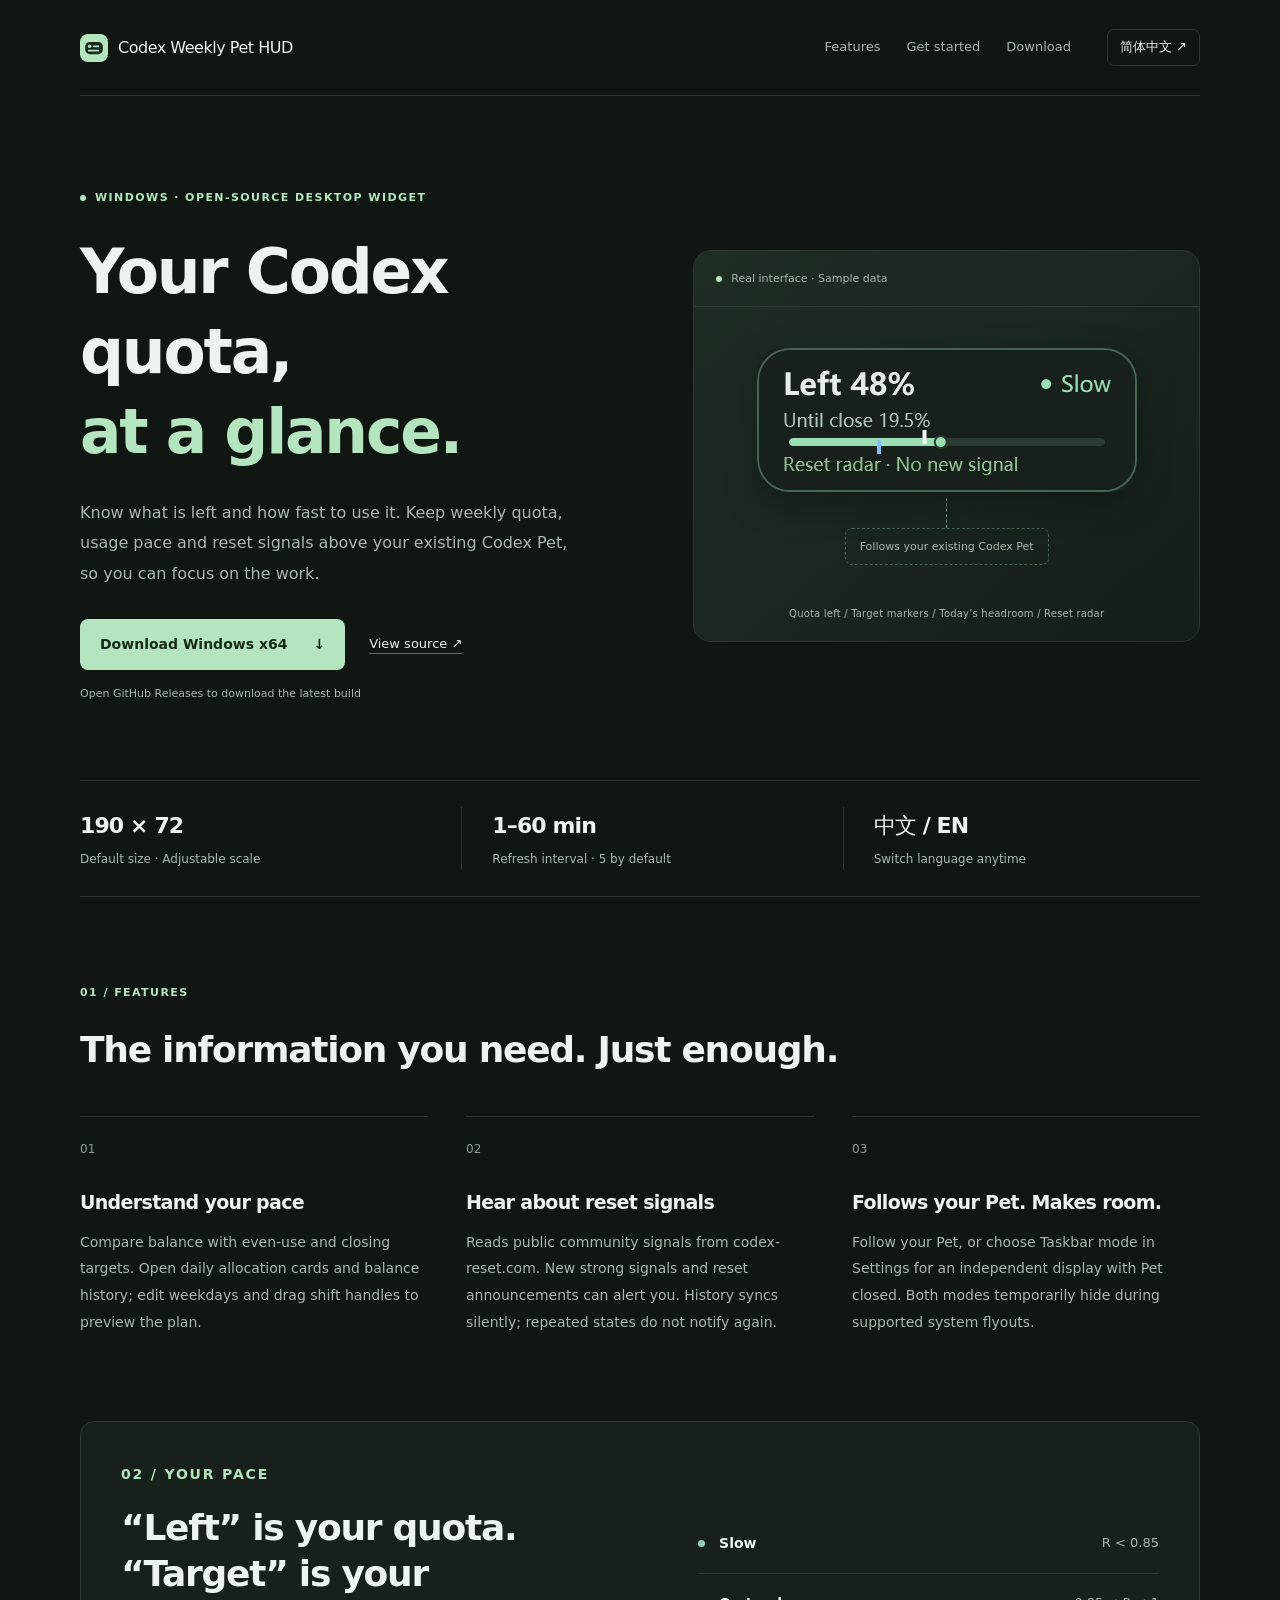
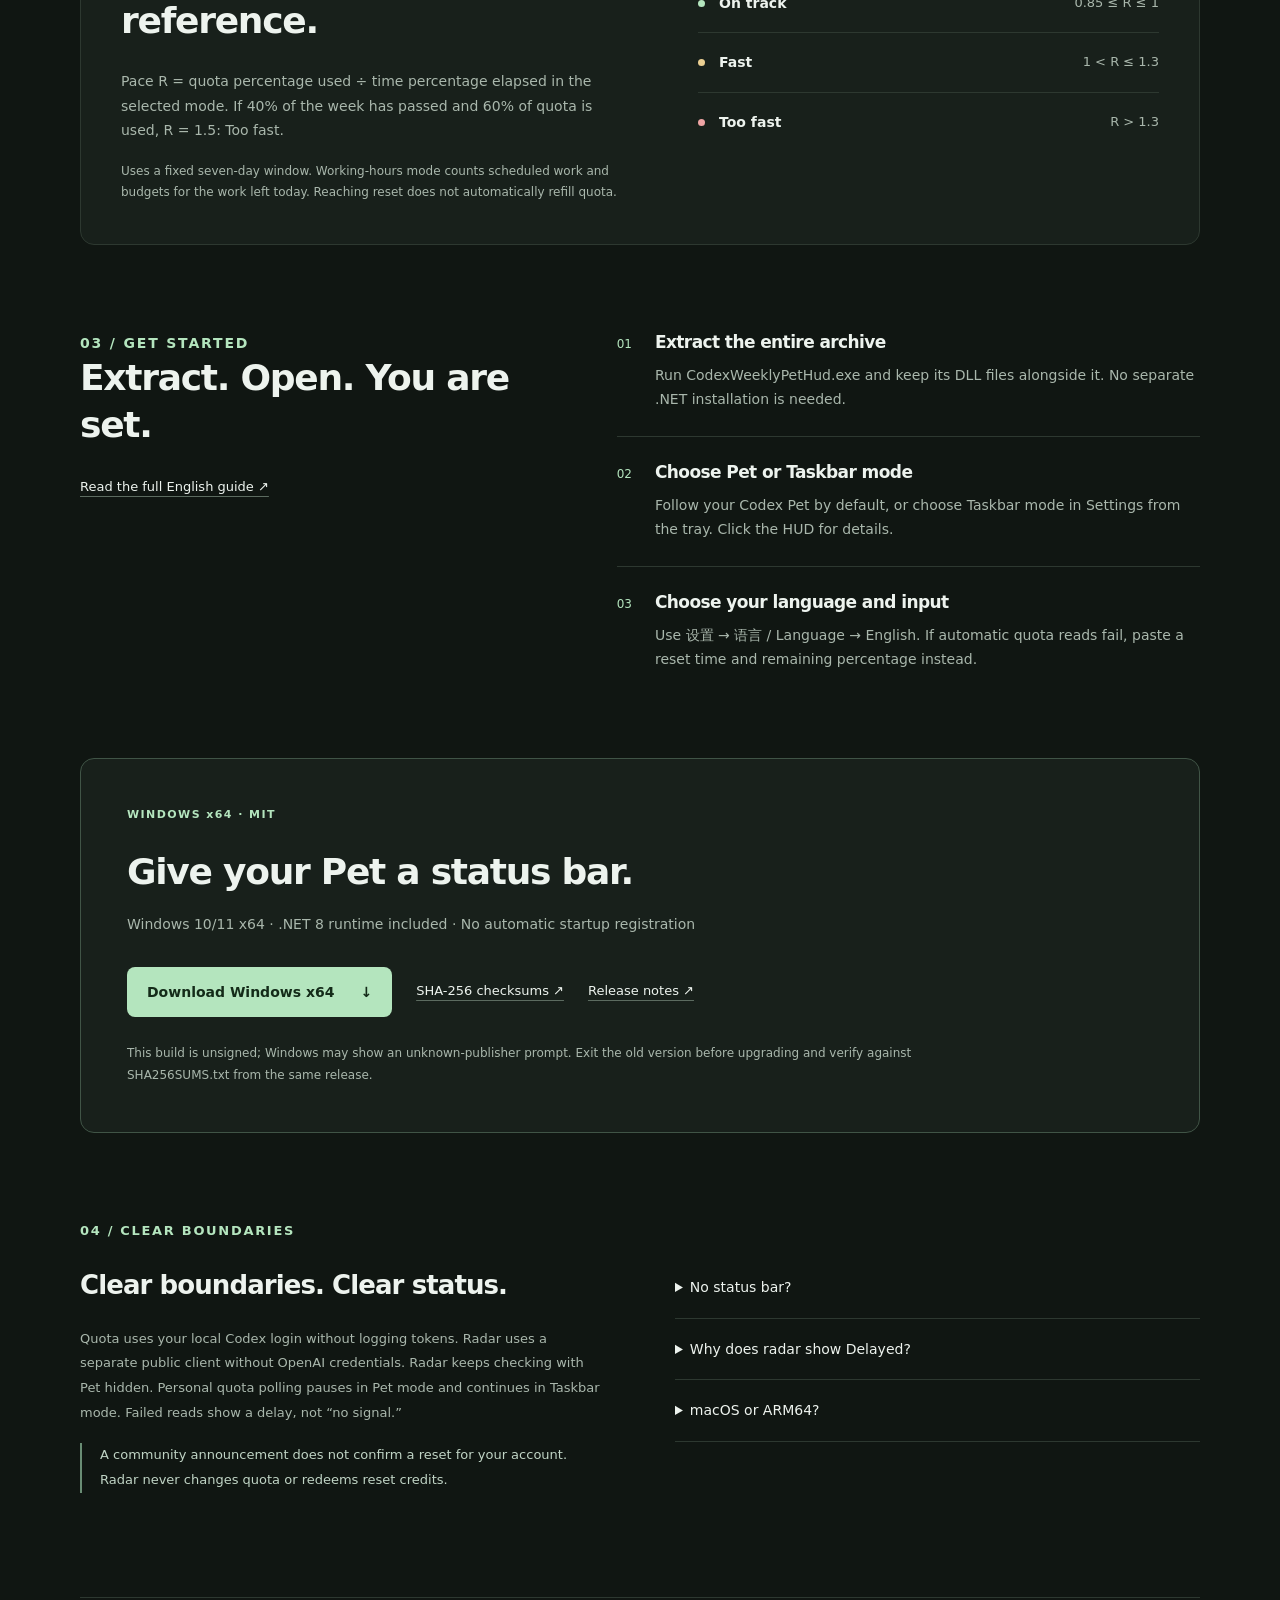
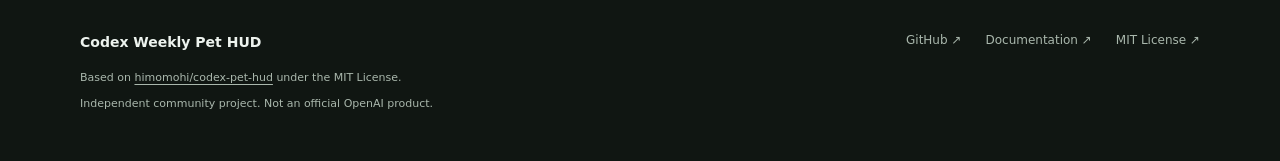
==== commit bb95d4fe: "Visualize weekly quota allocation, balance history and editable work schedule" ====
--- a/site/en/index.html
+++ b/site/en/index.html
@@ -18,7 +18,7 @@
   <meta property="og:url" content="https://chenfenghao.github.io/codex-weekly-pet-hud/en/">
   <meta property="og:locale" content="en_US">
   <meta property="og:image" content="https://chenfenghao.github.io/codex-weekly-pet-hud/assets/images/capsule.en.png">
-  <meta property="og:image:alt" content="Quota left / Even-use target / Shift-end target / Reset radar">
+  <meta property="og:image:alt" content="Quota left / Target markers / Today’s headroom / Reset radar">
   <meta name="twitter:card" content="summary">
   <link rel="icon" type="image/svg+xml" href="../assets/icon.svg">
   <link rel="stylesheet" href="../assets/site.css">
@@ -38,10 +38,10 @@
         <div class="actions"><a class="button primary" data-download href="https://github.com/chenfenghao/codex-weekly-pet-hud/releases/latest">Download Windows x64 <span aria-hidden="true">↓</span></a><a class="text-link" href="https://github.com/chenfenghao/codex-weekly-pet-hud">View source ↗</a></div>
         <p class="release-status" data-release-status aria-live="polite">Get the latest stable build on GitHub</p>
       </div>
-      <figure class="preview"><figcaption><span class="preview-dot"></span>Real interface · Sample data</figcaption><div class="preview-inner"><img src="../assets/images/capsule.en.png" width="380" height="144" alt="Quota left / Even-use target / Shift-end target / Reset radar"><div class="tether"></div><div class="pet-label">Follows your existing Codex Pet</div></div><p class="preview-caption">Quota left / Even-use target / Shift-end target / Reset radar</p></figure>
+      <figure class="preview"><figcaption><span class="preview-dot"></span>Real interface · Sample data</figcaption><div class="preview-inner"><img src="../assets/images/capsule.en.png" width="380" height="144" alt="Quota left / Target markers / Today’s headroom / Reset radar"><div class="tether"></div><div class="pet-label">Follows your existing Codex Pet</div></div><p class="preview-caption">Quota left / Target markers / Today’s headroom / Reset radar</p></figure>
     </section>
     <div class="stats wrap"><div><strong>190 × 72</strong><span>Default size · Adjustable scale</span></div><div><strong>1–60 min</strong><span>Refresh interval · 5 by default</span></div><div><strong>中文 / EN</strong><span>Switch language anytime</span></div></div>
-    <section class="section wrap" id="features"><p class="eyebrow">01 / FEATURES</p><h2>The information you need. Just enough.</h2><div class="features"><article><span class="index">01</span><h3>Understand your pace</h3><p>See both the even-use balance for now and the planned balance at shift end. Configure weekdays, shifts and breaks; pace, exhaustion estimates and detail budgets support all-day or working-hours calculations.</p></article><article><span class="index">02</span><h3>Hear about reset signals</h3><p>Reads public community signals from codex-reset.com. New strong signals and reset announcements can alert you. History syncs silently; repeated states do not notify again.</p></article><article><span class="index">03</span><h3>Follows your Pet. Makes room.</h3><p>Follow your Pet, or choose Taskbar mode in Settings for an independent display with Pet closed. Both modes temporarily hide during supported system flyouts.</p></article></div></section>
+    <section class="section wrap" id="features"><p class="eyebrow">01 / FEATURES</p><h2>The information you need. Just enough.</h2><div class="features"><article><span class="index">01</span><h3>Understand your pace</h3><p>Compare balance with even-use and closing targets. Open daily allocation cards and balance history; edit weekdays and drag shift handles to preview the plan.</p></article><article><span class="index">02</span><h3>Hear about reset signals</h3><p>Reads public community signals from codex-reset.com. New strong signals and reset announcements can alert you. History syncs silently; repeated states do not notify again.</p></article><article><span class="index">03</span><h3>Follows your Pet. Makes room.</h3><p>Follow your Pet, or choose Taskbar mode in Settings for an independent display with Pet closed. Both modes temporarily hide during supported system flyouts.</p></article></div></section>
     <section class="pace wrap"><div><p class="eyebrow">02 / YOUR PACE</p><h2>“Left” is your quota.<br>“Target” is your reference.</h2><p>Pace R = quota percentage used ÷ time percentage elapsed in the selected mode. If 40% of the week has passed and 60% of quota is used, R = 1.5: Too fast.</p><p class="small">Uses a fixed seven-day window. Working-hours mode counts scheduled work and budgets for the work left today. Reaching reset does not automatically refill quota.</p></div><div class="pace-bands"><div><i></i><strong>Slow</strong><span>R &lt; 0.85</span></div><div><i></i><strong>On track</strong><span>0.85 ≤ R ≤ 1</span></div><div><i></i><strong>Fast</strong><span>1 &lt; R ≤ 1.3</span></div><div><i></i><strong>Too fast</strong><span>R &gt; 1.3</span></div></div></section>
     <section class="section wrap setup" id="setup"><div><p class="eyebrow">03 / GET STARTED</p><h2>Extract. Open. You are set.</h2><a class="text-link" href="https://github.com/chenfenghao/codex-weekly-pet-hud/blob/main/README.en.md">Read the full English guide ↗</a></div><ol><li><span>01</span><div><h3>Extract the entire archive</h3><p>Run CodexWeeklyPetHud.exe and keep its DLL files alongside it. No separate .NET installation is needed.</p></div></li><li><span>02</span><div><h3>Choose Pet or Taskbar mode</h3><p>Follow your Codex Pet by default, or choose Taskbar mode in Settings from the tray. Click the HUD for details.</p></div></li><li><span>03</span><div><h3>Choose your language and input</h3><p>Use 设置 → 语言 / Language → English. If automatic quota reads fail, paste a reset time and remaining percentage instead.</p></div></li></ol></section>
     <section class="download wrap" id="download"><p class="eyebrow">WINDOWS x64 · MIT</p><h2>Give your Pet a status bar.</h2><p>Windows 10/11 x64 · .NET 8 runtime included · No automatic startup registration</p><div class="actions"><a class="button primary" data-download href="https://github.com/chenfenghao/codex-weekly-pet-hud/releases/latest">Download Windows x64 <span aria-hidden="true">↓</span></a><a class="text-link" data-checksum href="https://github.com/chenfenghao/codex-weekly-pet-hud/releases/latest">SHA-256 checksums ↗</a><a class="text-link" data-release-link href="https://github.com/chenfenghao/codex-weekly-pet-hud/releases/latest">Release notes ↗</a></div><p class="small unsigned">This build is unsigned; Windows may show an unknown-publisher prompt. Exit the old version before upgrading and verify against SHA256SUMS.txt from the same release.</p></section>
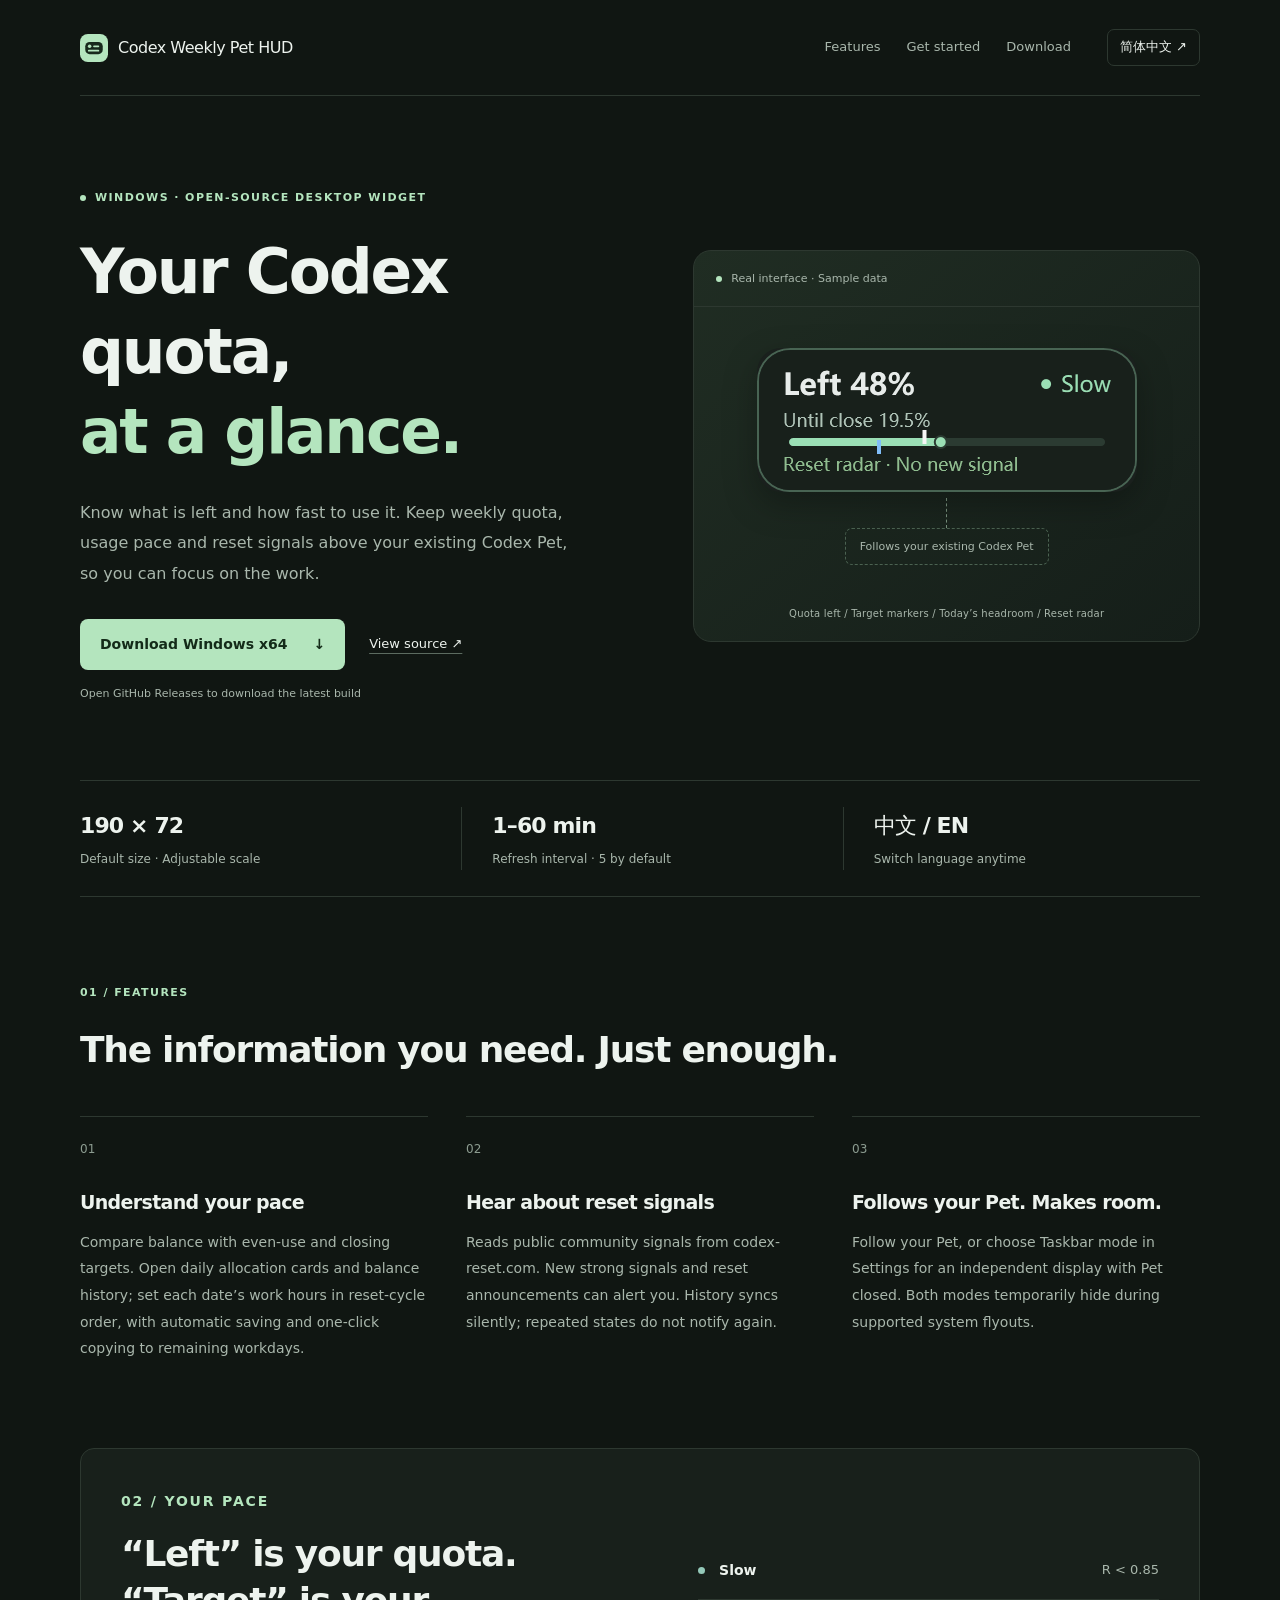
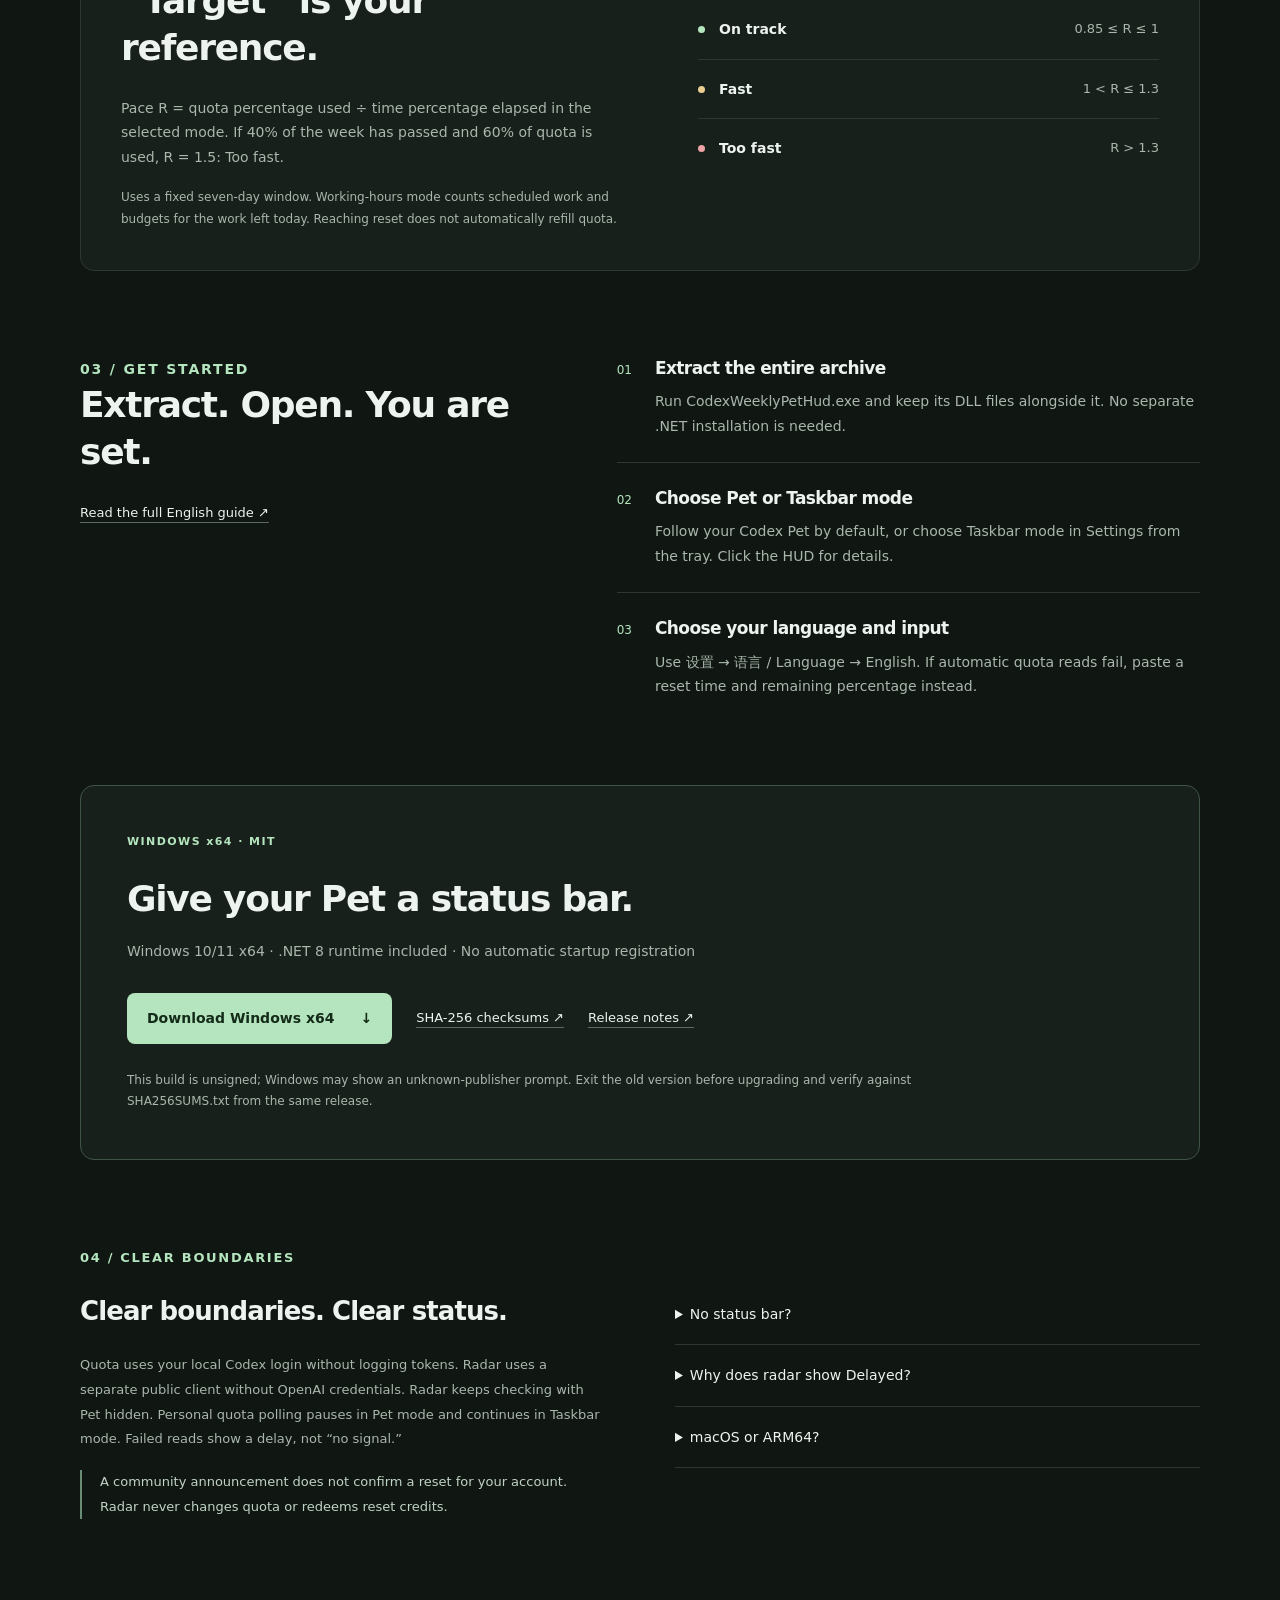
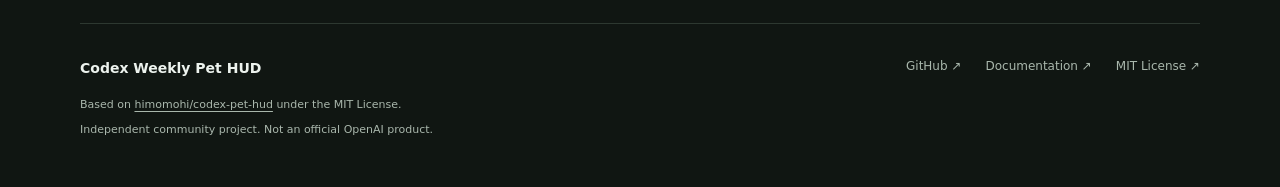
==== commit 4fcc9599: "Simplify independent daily work hours in reset-cycle order" ====
--- a/site/en/index.html
+++ b/site/en/index.html
@@ -41,7 +41,7 @@
       <figure class="preview"><figcaption><span class="preview-dot"></span>Real interface · Sample data</figcaption><div class="preview-inner"><img src="../assets/images/capsule.en.png" width="380" height="144" alt="Quota left / Target markers / Today’s headroom / Reset radar"><div class="tether"></div><div class="pet-label">Follows your existing Codex Pet</div></div><p class="preview-caption">Quota left / Target markers / Today’s headroom / Reset radar</p></figure>
     </section>
     <div class="stats wrap"><div><strong>190 × 72</strong><span>Default size · Adjustable scale</span></div><div><strong>1–60 min</strong><span>Refresh interval · 5 by default</span></div><div><strong>中文 / EN</strong><span>Switch language anytime</span></div></div>
-    <section class="section wrap" id="features"><p class="eyebrow">01 / FEATURES</p><h2>The information you need. Just enough.</h2><div class="features"><article><span class="index">01</span><h3>Understand your pace</h3><p>Compare balance with even-use and closing targets. Open daily allocation cards and balance history; edit weekdays and drag shift handles to preview the plan.</p></article><article><span class="index">02</span><h3>Hear about reset signals</h3><p>Reads public community signals from codex-reset.com. New strong signals and reset announcements can alert you. History syncs silently; repeated states do not notify again.</p></article><article><span class="index">03</span><h3>Follows your Pet. Makes room.</h3><p>Follow your Pet, or choose Taskbar mode in Settings for an independent display with Pet closed. Both modes temporarily hide during supported system flyouts.</p></article></div></section>
+    <section class="section wrap" id="features"><p class="eyebrow">01 / FEATURES</p><h2>The information you need. Just enough.</h2><div class="features"><article><span class="index">01</span><h3>Understand your pace</h3><p>Compare balance with even-use and closing targets. Open daily allocation cards and balance history; set each date’s work hours in reset-cycle order, with automatic saving and one-click copying to remaining workdays.</p></article><article><span class="index">02</span><h3>Hear about reset signals</h3><p>Reads public community signals from codex-reset.com. New strong signals and reset announcements can alert you. History syncs silently; repeated states do not notify again.</p></article><article><span class="index">03</span><h3>Follows your Pet. Makes room.</h3><p>Follow your Pet, or choose Taskbar mode in Settings for an independent display with Pet closed. Both modes temporarily hide during supported system flyouts.</p></article></div></section>
     <section class="pace wrap"><div><p class="eyebrow">02 / YOUR PACE</p><h2>“Left” is your quota.<br>“Target” is your reference.</h2><p>Pace R = quota percentage used ÷ time percentage elapsed in the selected mode. If 40% of the week has passed and 60% of quota is used, R = 1.5: Too fast.</p><p class="small">Uses a fixed seven-day window. Working-hours mode counts scheduled work and budgets for the work left today. Reaching reset does not automatically refill quota.</p></div><div class="pace-bands"><div><i></i><strong>Slow</strong><span>R &lt; 0.85</span></div><div><i></i><strong>On track</strong><span>0.85 ≤ R ≤ 1</span></div><div><i></i><strong>Fast</strong><span>1 &lt; R ≤ 1.3</span></div><div><i></i><strong>Too fast</strong><span>R &gt; 1.3</span></div></div></section>
     <section class="section wrap setup" id="setup"><div><p class="eyebrow">03 / GET STARTED</p><h2>Extract. Open. You are set.</h2><a class="text-link" href="https://github.com/chenfenghao/codex-weekly-pet-hud/blob/main/README.en.md">Read the full English guide ↗</a></div><ol><li><span>01</span><div><h3>Extract the entire archive</h3><p>Run CodexWeeklyPetHud.exe and keep its DLL files alongside it. No separate .NET installation is needed.</p></div></li><li><span>02</span><div><h3>Choose Pet or Taskbar mode</h3><p>Follow your Codex Pet by default, or choose Taskbar mode in Settings from the tray. Click the HUD for details.</p></div></li><li><span>03</span><div><h3>Choose your language and input</h3><p>Use 设置 → 语言 / Language → English. If automatic quota reads fail, paste a reset time and remaining percentage instead.</p></div></li></ol></section>
     <section class="download wrap" id="download"><p class="eyebrow">WINDOWS x64 · MIT</p><h2>Give your Pet a status bar.</h2><p>Windows 10/11 x64 · .NET 8 runtime included · No automatic startup registration</p><div class="actions"><a class="button primary" data-download href="https://github.com/chenfenghao/codex-weekly-pet-hud/releases/latest">Download Windows x64 <span aria-hidden="true">↓</span></a><a class="text-link" data-checksum href="https://github.com/chenfenghao/codex-weekly-pet-hud/releases/latest">SHA-256 checksums ↗</a><a class="text-link" data-release-link href="https://github.com/chenfenghao/codex-weekly-pet-hud/releases/latest">Release notes ↗</a></div><p class="small unsigned">This build is unsigned; Windows may show an unknown-publisher prompt. Exit the old version before upgrading and verify against SHA256SUMS.txt from the same release.</p></section>
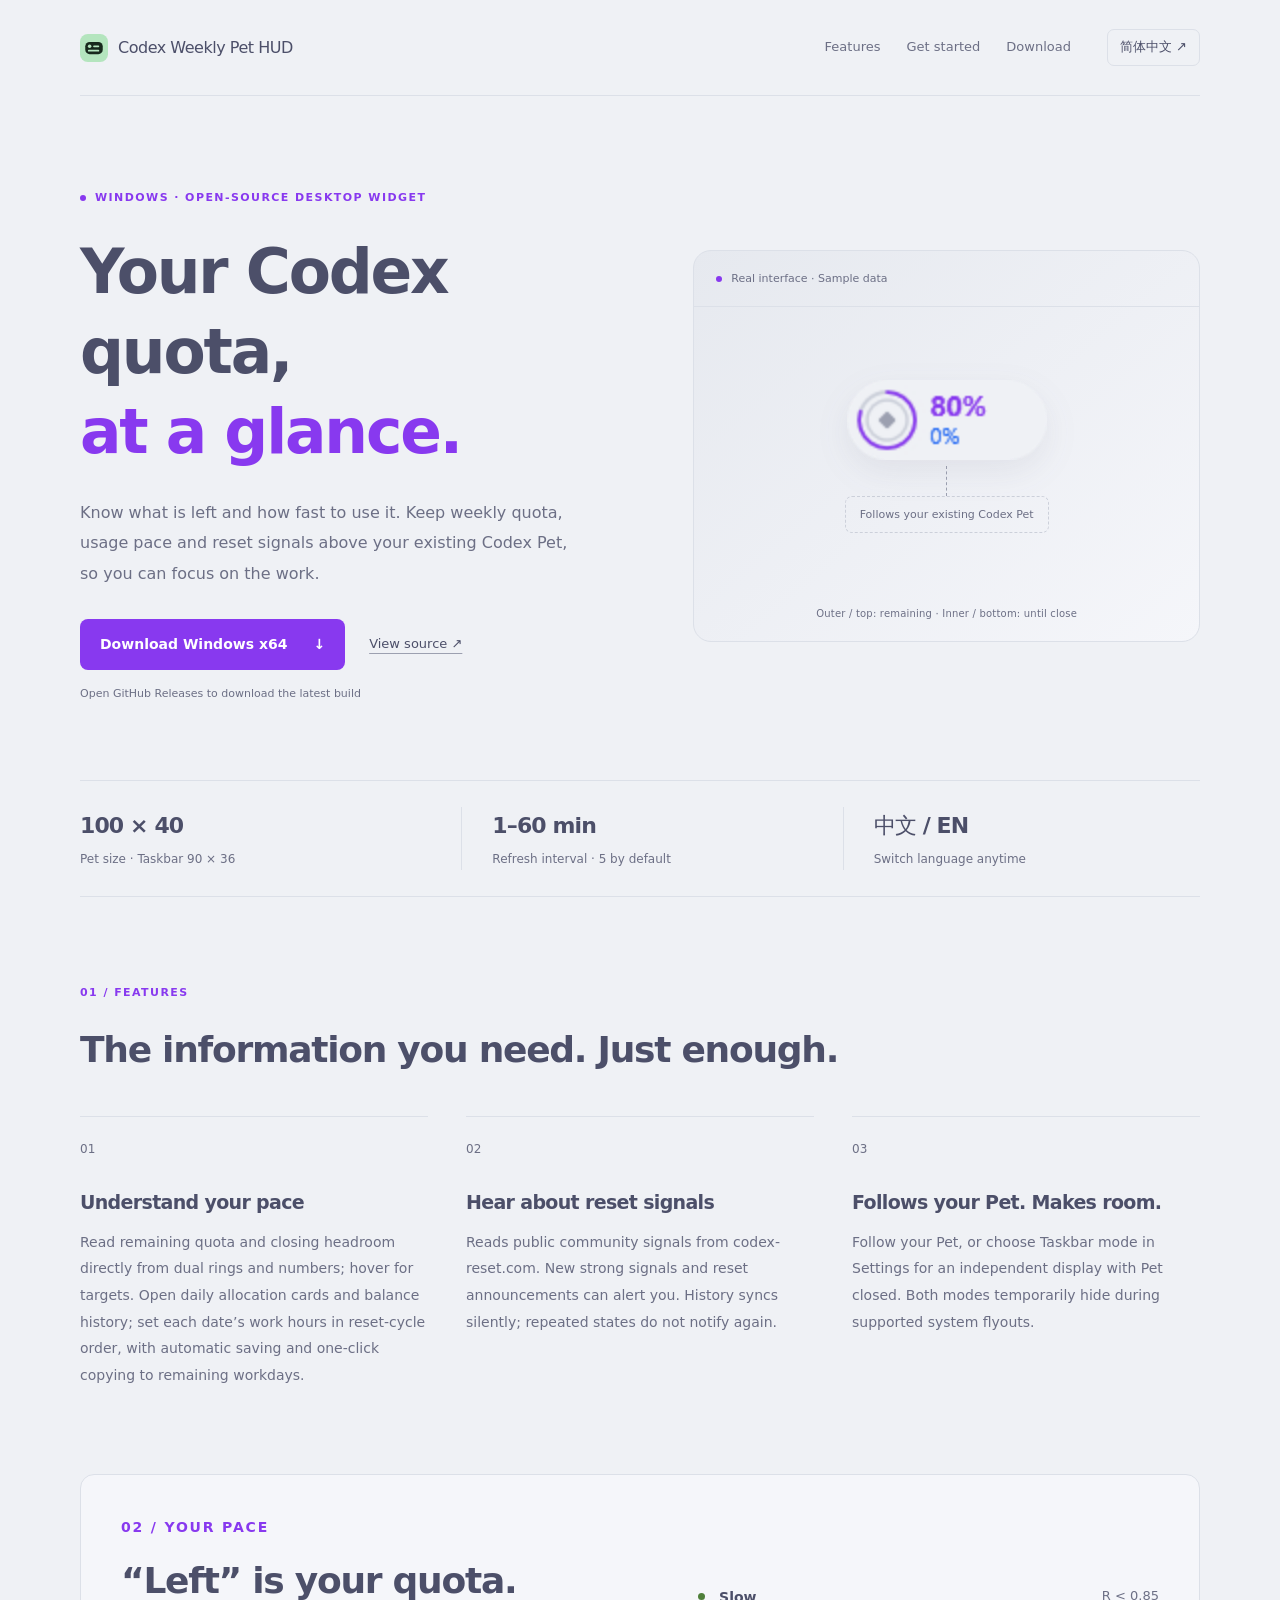
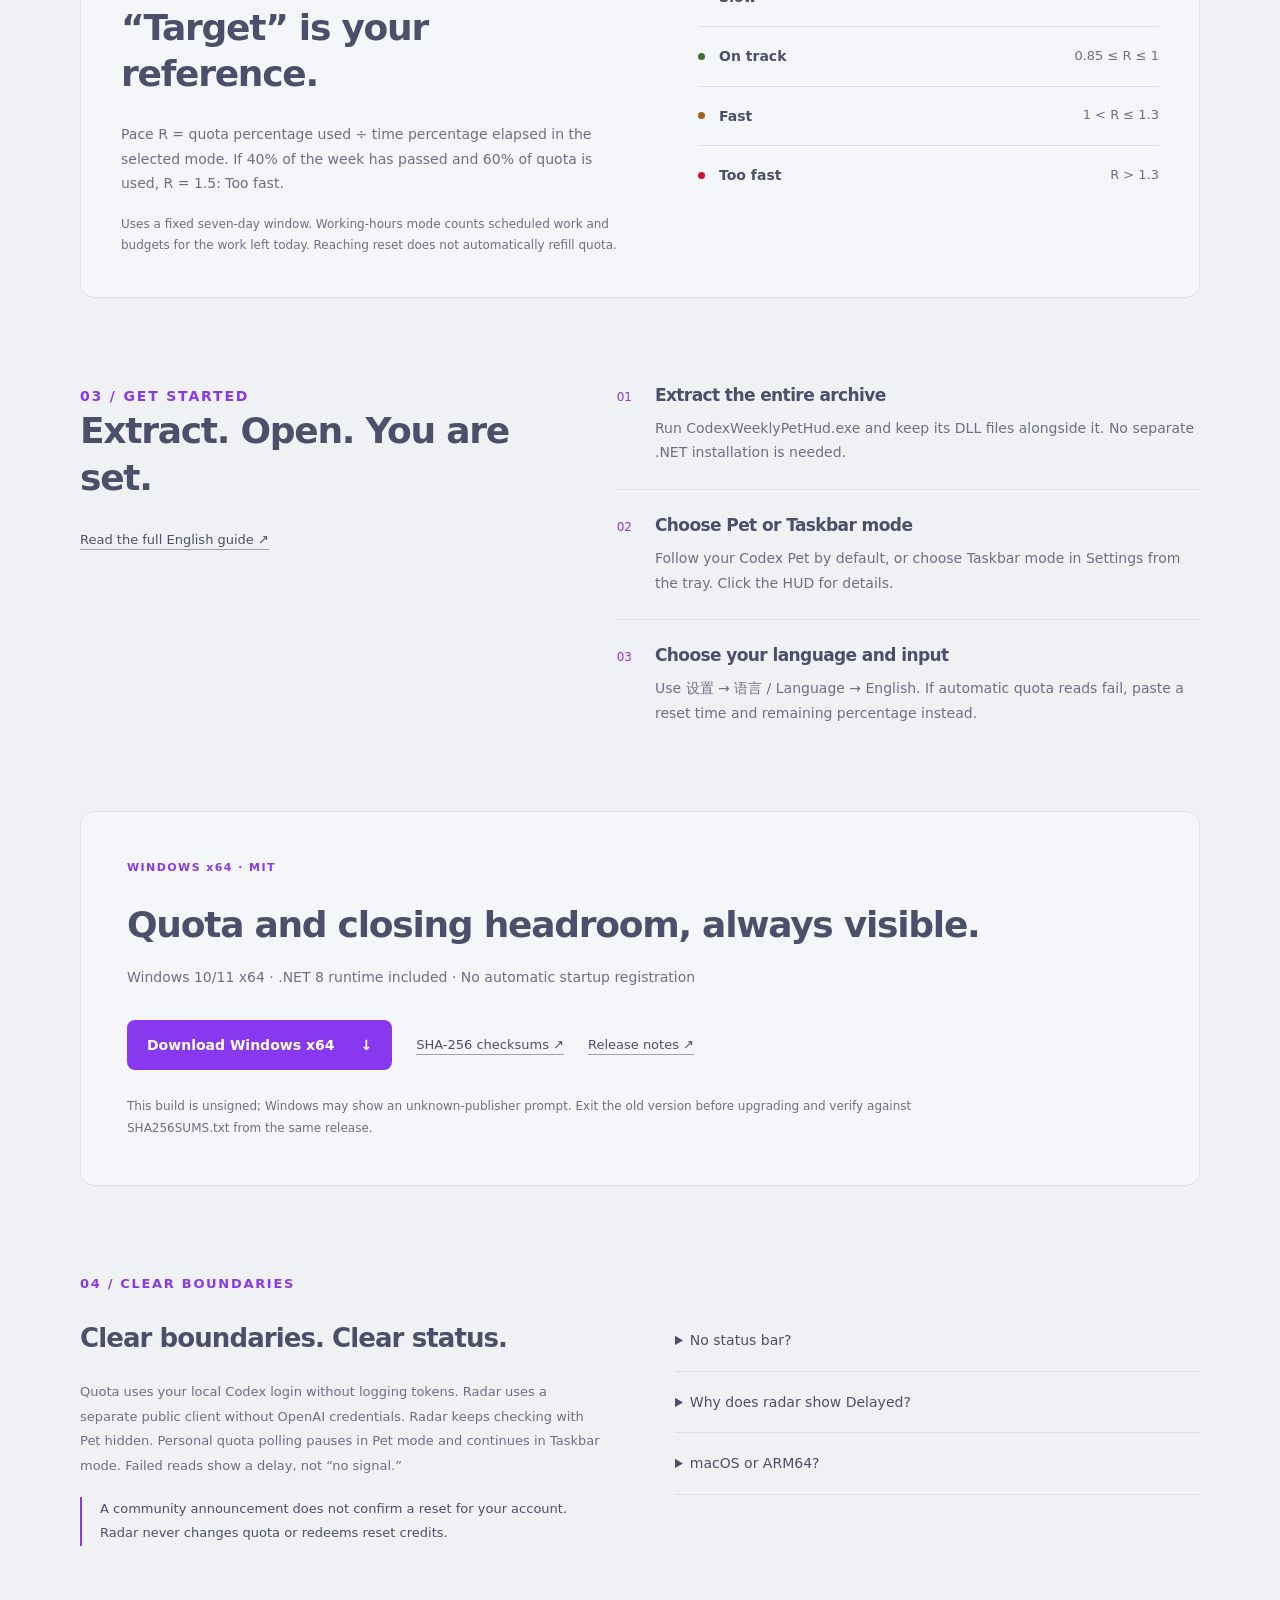
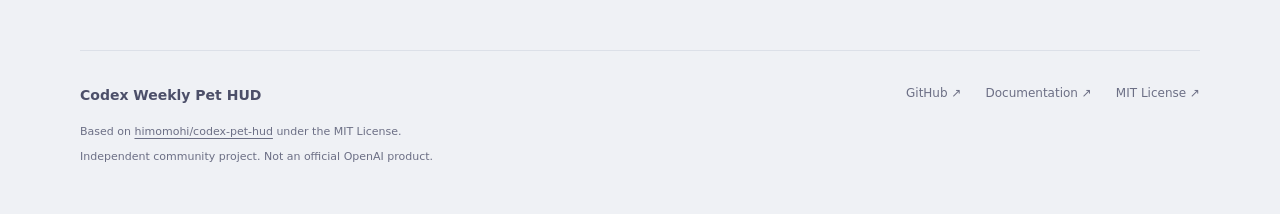
==== commit 4563d78e: "feat: add dual-ring quota HUD and violet theme (v1.6.3)" ====
--- a/site/en/index.html
+++ b/site/en/index.html
@@ -3,7 +3,7 @@
 <head>
   <meta charset="utf-8">
   <meta name="viewport" content="width=device-width, initial-scale=1">
-  <meta name="theme-color" content="#101612">
+  <meta name="theme-color" content="#EFF1F5">
   <title>Codex Weekly Pet HUD — Windows quota monitor</title>
   <meta name="description" content="A compact Windows quota monitor above your Codex Pet. Track weekly quota, usage pace and daily budget, with Chinese/English UI, adjustable refresh and community reset alerts. Free, open source and portable.">
   <meta name="robots" content="index, follow">
@@ -18,7 +18,7 @@
   <meta property="og:url" content="https://chenfenghao.github.io/codex-weekly-pet-hud/en/">
   <meta property="og:locale" content="en_US">
   <meta property="og:image" content="https://chenfenghao.github.io/codex-weekly-pet-hud/assets/images/capsule.en.png">
-  <meta property="og:image:alt" content="Quota left / Target markers / Today’s headroom / Reset radar">
+  <meta property="og:image:alt" content="Outer / top: remaining · Inner / bottom: until close">
   <meta name="twitter:card" content="summary">
   <link rel="icon" type="image/svg+xml" href="../assets/icon.svg">
   <link rel="stylesheet" href="../assets/site.css">
@@ -38,13 +38,13 @@
         <div class="actions"><a class="button primary" data-download href="https://github.com/chenfenghao/codex-weekly-pet-hud/releases/latest">Download Windows x64 <span aria-hidden="true">↓</span></a><a class="text-link" href="https://github.com/chenfenghao/codex-weekly-pet-hud">View source ↗</a></div>
         <p class="release-status" data-release-status aria-live="polite">Get the latest stable build on GitHub</p>
       </div>
-      <figure class="preview"><figcaption><span class="preview-dot"></span>Real interface · Sample data</figcaption><div class="preview-inner"><img src="../assets/images/capsule.en.png" width="380" height="144" alt="Quota left / Target markers / Today’s headroom / Reset radar"><div class="tether"></div><div class="pet-label">Follows your existing Codex Pet</div></div><p class="preview-caption">Quota left / Target markers / Today’s headroom / Reset radar</p></figure>
+      <figure class="preview"><figcaption><span class="preview-dot"></span>Real interface · Sample data</figcaption><div class="preview-inner"><img src="../assets/images/capsule.en.png" width="200" height="80" alt="Outer / top: remaining · Inner / bottom: until close"><div class="tether"></div><div class="pet-label">Follows your existing Codex Pet</div></div><p class="preview-caption">Outer / top: remaining · Inner / bottom: until close</p></figure>
     </section>
-    <div class="stats wrap"><div><strong>190 × 72</strong><span>Default size · Adjustable scale</span></div><div><strong>1–60 min</strong><span>Refresh interval · 5 by default</span></div><div><strong>中文 / EN</strong><span>Switch language anytime</span></div></div>
-    <section class="section wrap" id="features"><p class="eyebrow">01 / FEATURES</p><h2>The information you need. Just enough.</h2><div class="features"><article><span class="index">01</span><h3>Understand your pace</h3><p>Compare balance with even-use and closing targets. Open daily allocation cards and balance history; set each date’s work hours in reset-cycle order, with automatic saving and one-click copying to remaining workdays.</p></article><article><span class="index">02</span><h3>Hear about reset signals</h3><p>Reads public community signals from codex-reset.com. New strong signals and reset announcements can alert you. History syncs silently; repeated states do not notify again.</p></article><article><span class="index">03</span><h3>Follows your Pet. Makes room.</h3><p>Follow your Pet, or choose Taskbar mode in Settings for an independent display with Pet closed. Both modes temporarily hide during supported system flyouts.</p></article></div></section>
+    <div class="stats wrap"><div><strong>100 × 40</strong><span>Pet size · Taskbar 90 × 36</span></div><div><strong>1–60 min</strong><span>Refresh interval · 5 by default</span></div><div><strong>中文 / EN</strong><span>Switch language anytime</span></div></div>
+    <section class="section wrap" id="features"><p class="eyebrow">01 / FEATURES</p><h2>The information you need. Just enough.</h2><div class="features"><article><span class="index">01</span><h3>Understand your pace</h3><p>Read remaining quota and closing headroom directly from dual rings and numbers; hover for targets. Open daily allocation cards and balance history; set each date’s work hours in reset-cycle order, with automatic saving and one-click copying to remaining workdays.</p></article><article><span class="index">02</span><h3>Hear about reset signals</h3><p>Reads public community signals from codex-reset.com. New strong signals and reset announcements can alert you. History syncs silently; repeated states do not notify again.</p></article><article><span class="index">03</span><h3>Follows your Pet. Makes room.</h3><p>Follow your Pet, or choose Taskbar mode in Settings for an independent display with Pet closed. Both modes temporarily hide during supported system flyouts.</p></article></div></section>
     <section class="pace wrap"><div><p class="eyebrow">02 / YOUR PACE</p><h2>“Left” is your quota.<br>“Target” is your reference.</h2><p>Pace R = quota percentage used ÷ time percentage elapsed in the selected mode. If 40% of the week has passed and 60% of quota is used, R = 1.5: Too fast.</p><p class="small">Uses a fixed seven-day window. Working-hours mode counts scheduled work and budgets for the work left today. Reaching reset does not automatically refill quota.</p></div><div class="pace-bands"><div><i></i><strong>Slow</strong><span>R &lt; 0.85</span></div><div><i></i><strong>On track</strong><span>0.85 ≤ R ≤ 1</span></div><div><i></i><strong>Fast</strong><span>1 &lt; R ≤ 1.3</span></div><div><i></i><strong>Too fast</strong><span>R &gt; 1.3</span></div></div></section>
     <section class="section wrap setup" id="setup"><div><p class="eyebrow">03 / GET STARTED</p><h2>Extract. Open. You are set.</h2><a class="text-link" href="https://github.com/chenfenghao/codex-weekly-pet-hud/blob/main/README.en.md">Read the full English guide ↗</a></div><ol><li><span>01</span><div><h3>Extract the entire archive</h3><p>Run CodexWeeklyPetHud.exe and keep its DLL files alongside it. No separate .NET installation is needed.</p></div></li><li><span>02</span><div><h3>Choose Pet or Taskbar mode</h3><p>Follow your Codex Pet by default, or choose Taskbar mode in Settings from the tray. Click the HUD for details.</p></div></li><li><span>03</span><div><h3>Choose your language and input</h3><p>Use 设置 → 语言 / Language → English. If automatic quota reads fail, paste a reset time and remaining percentage instead.</p></div></li></ol></section>
-    <section class="download wrap" id="download"><p class="eyebrow">WINDOWS x64 · MIT</p><h2>Give your Pet a status bar.</h2><p>Windows 10/11 x64 · .NET 8 runtime included · No automatic startup registration</p><div class="actions"><a class="button primary" data-download href="https://github.com/chenfenghao/codex-weekly-pet-hud/releases/latest">Download Windows x64 <span aria-hidden="true">↓</span></a><a class="text-link" data-checksum href="https://github.com/chenfenghao/codex-weekly-pet-hud/releases/latest">SHA-256 checksums ↗</a><a class="text-link" data-release-link href="https://github.com/chenfenghao/codex-weekly-pet-hud/releases/latest">Release notes ↗</a></div><p class="small unsigned">This build is unsigned; Windows may show an unknown-publisher prompt. Exit the old version before upgrading and verify against SHA256SUMS.txt from the same release.</p></section>
+    <section class="download wrap" id="download"><p class="eyebrow">WINDOWS x64 · MIT</p><h2>Quota and closing headroom, always visible.</h2><p>Windows 10/11 x64 · .NET 8 runtime included · No automatic startup registration</p><div class="actions"><a class="button primary" data-download href="https://github.com/chenfenghao/codex-weekly-pet-hud/releases/latest">Download Windows x64 <span aria-hidden="true">↓</span></a><a class="text-link" data-checksum href="https://github.com/chenfenghao/codex-weekly-pet-hud/releases/latest">SHA-256 checksums ↗</a><a class="text-link" data-release-link href="https://github.com/chenfenghao/codex-weekly-pet-hud/releases/latest">Release notes ↗</a></div><p class="small unsigned">This build is unsigned; Windows may show an unknown-publisher prompt. Exit the old version before upgrading and verify against SHA256SUMS.txt from the same release.</p></section>
     <section class="section wrap privacy"><div><p class="eyebrow">04 / CLEAR BOUNDARIES</p><h2>Clear boundaries. Clear status.</h2><p>Quota uses your local Codex login without logging tokens. Radar uses a separate public client without OpenAI credentials. Radar keeps checking with Pet hidden. Personal quota polling pauses in Pet mode and continues in Taskbar mode. Failed reads show a delay, not “no signal.”</p><p class="notice">A community announcement does not confirm a reset for your account. Radar never changes quota or redeems reset credits.</p></div><div class="faq"><details><summary>No status bar?</summary><p>Check Display mode in tray Settings. Pet mode needs an open Pet; Taskbar mode uses free space on the primary horizontal taskbar without pushing icons aside. System flyouts temporarily hide the HUD.</p></details><details><summary>Why does radar show Delayed?</summary><p>Check site access and your system proxy. If public endpoints reject the native client, an installed Python interpreter can provide a compatibility fallback. The app does not install Python.</p></details><details><summary>macOS or ARM64?</summary><p>This fork currently publishes and verifies Windows x64 only. Other platform code is retained from upstream for reference.</p></details></div></section>
   </main>
   <footer class="wrap"><div><strong>Codex Weekly Pet HUD</strong><p>Based on <a href="https://github.com/himomohi/codex-pet-hud">himomohi/codex-pet-hud</a> under the MIT License.</p><p>Independent community project. Not an official OpenAI product.</p></div><div class="footer-links"><a href="https://github.com/chenfenghao/codex-weekly-pet-hud">GitHub ↗</a><a href="https://github.com/chenfenghao/codex-weekly-pet-hud/blob/main/README.en.md">Documentation ↗</a><a href="https://github.com/chenfenghao/codex-weekly-pet-hud/blob/main/LICENSE">MIT License ↗</a></div></footer>
--- a/site/assets/site.css
+++ b/site/assets/site.css
@@ -1,8 +1,8 @@
-:root{color-scheme:dark;--bg:#101612;--surface:#18201b;--line:#2d3830;--text:#edf3ee;--muted:#a9b7ac;--accent:#b4e5be;font-family:Inter,"Segoe UI","Microsoft YaHei",system-ui,sans-serif;font-synthesis:none}
+:root{color-scheme:light;--bg:#EFF1F5;--surface:#F5F6FA;--line:#DCE0E8;--text:#4C4F69;--muted:#6C6F85;--accent:#8839EF;font-family:Inter,"Segoe UI","Microsoft YaHei",system-ui,sans-serif;font-synthesis:none}
 *{box-sizing:border-box}html{scroll-behavior:smooth;scroll-padding-top:30px}body{margin:0;background:var(--bg);color:var(--text);font-size:15px;line-height:1.75}a{color:inherit;text-decoration:none}a:hover{color:var(--accent)}a:focus-visible,summary:focus-visible{outline:2px solid var(--accent);outline-offset:6px}img{display:block;max-width:100%;height:auto}p{margin:0 0 18px;color:var(--muted)}h1,h2,h3{margin:0;font-weight:600;line-height:1.3;letter-spacing:-.035em}h1{font-size:clamp(36px,4.8vw,62px)}h1 span{color:var(--accent)}h2{font-size:clamp(26px,3vw,36px);margin-bottom:24px}h3{font-size:19px;margin-bottom:14px}strong{font-weight:600}.wrap{width:min(1120px,calc(100% - 64px));margin-inline:auto}.small{font-size:13px;line-height:1.8}.skip{position:absolute;left:20px;top:-100px;background:var(--accent);color:var(--bg);padding:12px;z-index:10}.skip:focus{top:12px}
-.header{display:flex;align-items:center;gap:36px;min-height:96px;border-bottom:1px solid var(--line)}.brand{display:flex;align-items:center;gap:10px;font-size:16px;letter-spacing:-.03em;white-space:nowrap}.header nav{display:flex;gap:26px;margin-left:auto;color:var(--muted);font-size:13px}.language{font-size:13px;white-space:nowrap;border:1px solid var(--line);padding:6px 12px;border-radius:7px}.hero{display:grid;grid-template-columns:1.1fr 1fr;align-items:center;gap:56px;padding-block:92px 76px}.eyebrow{font-size:11px;letter-spacing:.13em;font-weight:600;color:var(--accent);margin-bottom:25px}.eyebrow>span,.preview-dot{display:inline-block;width:6px;height:6px;border-radius:50%;background:var(--accent);margin-right:9px;vertical-align:middle}.intro{font-size:16px;line-height:1.9;margin-top:26px;max-width:490px}.actions{display:flex;align-items:center;gap:24px;flex-wrap:wrap;margin-top:30px}.button{display:inline-flex;align-items:center;justify-content:center;gap:26px;border-radius:8px;padding:13px 20px;font-size:14px;font-weight:600;transition:background .15s}.primary{background:var(--accent);color:#142b19}.primary:hover{background:#cdf2d5;color:#142b19}.text-link{font-size:13px;text-decoration:underline;text-decoration-color:#5c6b60;text-underline-offset:5px}.release-status{font-size:11px;margin-top:14px;margin-bottom:0;min-height:20px}.preview{margin:0;border:1px solid var(--line);border-radius:18px;background:linear-gradient(140deg,#202d23,#151e19);overflow:hidden}.preview figcaption{padding:18px 22px;border-bottom:1px solid var(--line);font-size:11px;color:var(--muted)}.preview-inner{min-height:298px;display:flex;flex-direction:column;align-items:center;justify-content:center;padding:30px 26px}.preview-inner img{width:380px;border-radius:24px;filter:drop-shadow(0 12px 16px #0004)}.tether{height:30px;border-left:1px dashed #78917d;margin-top:6px}.pet-label{padding:8px 14px;border:1px dashed #4b6251;border-radius:7px;font-size:11px;color:var(--muted)}.preview-caption{font-size:10px;letter-spacing:.02em;text-align:center;padding:0 15px 18px;margin:0}.stats{display:grid;grid-template-columns:repeat(3,1fr);border-block:1px solid var(--line);padding-block:26px;gap:24px}.stats>div{display:flex;flex-direction:column;border-left:1px solid var(--line);padding-left:30px}.stats>div:first-child{padding-left:0;border:0}.stats strong{font-size:22px;letter-spacing:-.04em}.stats span{font-size:12px;color:var(--muted);margin-top:4px}
-.section{padding-block:86px}.features{display:grid;grid-template-columns:repeat(3,1fr);gap:38px;margin-top:42px}.features article{border-top:1px solid var(--line);padding-top:22px}.index{display:block;color:#8c9c90;font-size:12px;margin-bottom:30px}.features p{font-size:14px;line-height:1.9;margin:0}.pace{display:grid;grid-template-columns:1.1fr 1fr;gap:70px;background:var(--surface);padding:40px;border:1px solid var(--line);border-radius:14px}.pace .eyebrow{margin-bottom:18px}.pace p{font-size:14px}.pace .small{font-size:12px;margin-bottom:0}.pace-bands{display:flex;flex-direction:column;justify-content:center}.pace-bands>div{display:flex;align-items:center;gap:14px;padding:17px 0;border-bottom:1px solid var(--line)}.pace-bands>div:last-child{border:0}.pace-bands i{width:7px;height:7px;background:#94c9b9;border-radius:50%;flex-shrink:0}.pace-bands>div:nth-child(2) i{background:#b4e5be}.pace-bands>div:nth-child(3) i{background:#ebcf92}.pace-bands>div:nth-child(4) i{background:#eea4a4}.pace-bands strong{font-size:14px}.pace-bands span{margin-left:auto;color:var(--muted);font-size:13px}.setup{display:grid;grid-template-columns:1fr 1.25fr;gap:70px}.setup ol{list-style:none;padding:0;margin:0}.setup li{display:flex;gap:23px;border-bottom:1px solid var(--line);padding:24px 0}.setup li:first-child{padding-top:0}.setup li:last-child{border:0;padding-bottom:0}.setup li>span{color:var(--accent);font-size:12px;padding-top:3px}.setup h3{font-size:17px;margin-bottom:10px}.setup p{font-size:14px;margin:0}.download{padding:46px;background:var(--surface);border:1px solid #405446;border-radius:14px}.download h2{margin-bottom:16px}.download>p{font-size:14px}.download .eyebrow{font-size:11px}.download .unsigned{font-size:12px;max-width:800px;margin-top:26px;margin-bottom:0}.privacy{display:grid;grid-template-columns:1fr 1fr;gap:70px}.privacy h2{font-size:26px}.privacy p{font-size:13px;line-height:1.9}.notice{padding-left:18px;border-left:2px solid #698d74;color:#c0d4c5}.faq{padding-top:38px}details{border-bottom:1px solid var(--line);padding-block:18px}summary{cursor:pointer;font-size:14px;padding-right:12px}details p{margin:15px 0 0}footer{display:flex;justify-content:space-between;gap:30px;border-top:1px solid var(--line);padding-block:32px 42px;font-size:12px}footer strong{display:block;margin-bottom:14px;font-size:14px}footer p{margin-bottom:6px;font-size:11px}footer p a{text-decoration:underline;text-underline-offset:3px}.footer-links{display:flex;gap:24px;align-items:flex-start;color:var(--muted);flex-wrap:wrap}
+.header{display:flex;align-items:center;gap:36px;min-height:96px;border-bottom:1px solid var(--line)}.brand{display:flex;align-items:center;gap:10px;font-size:16px;letter-spacing:-.03em;white-space:nowrap}.header nav{display:flex;gap:26px;margin-left:auto;color:var(--muted);font-size:13px}.language{font-size:13px;white-space:nowrap;border:1px solid var(--line);padding:6px 12px;border-radius:7px}.hero{display:grid;grid-template-columns:1.1fr 1fr;align-items:center;gap:56px;padding-block:92px 76px}.eyebrow{font-size:11px;letter-spacing:.13em;font-weight:600;color:var(--accent);margin-bottom:25px}.eyebrow>span,.preview-dot{display:inline-block;width:6px;height:6px;border-radius:50%;background:var(--accent);margin-right:9px;vertical-align:middle}.intro{font-size:16px;line-height:1.9;margin-top:26px;max-width:490px}.actions{display:flex;align-items:center;gap:24px;flex-wrap:wrap;margin-top:30px}.button{display:inline-flex;align-items:center;justify-content:center;gap:26px;border-radius:8px;padding:13px 20px;font-size:14px;font-weight:600;transition:background .15s}.primary{background:var(--accent);color:#fff}.primary:hover{background:#782ED8;color:#fff}.text-link{font-size:13px;text-decoration:underline;text-decoration-color:#9CA0B0;text-underline-offset:5px}.release-status{font-size:11px;margin-top:14px;margin-bottom:0;min-height:20px}.preview{margin:0;border:1px solid var(--line);border-radius:18px;background:linear-gradient(140deg,#E6E9EF,#F5F6FA);overflow:hidden}.preview figcaption{padding:18px 22px;border-bottom:1px solid var(--line);font-size:11px;color:var(--muted)}.preview-inner{min-height:298px;display:flex;flex-direction:column;align-items:center;justify-content:center;padding:30px 26px}.preview-inner img{width:200px;border-radius:20px;filter:drop-shadow(0 12px 16px #4C4F6914)}.tether{height:30px;border-left:1px dashed #9CA0B0;margin-top:6px}.pet-label{padding:8px 14px;border:1px dashed #CCD0DA;border-radius:7px;font-size:11px;color:var(--muted)}.preview-caption{font-size:10px;letter-spacing:.02em;text-align:center;padding:0 15px 18px;margin:0}.stats{display:grid;grid-template-columns:repeat(3,1fr);border-block:1px solid var(--line);padding-block:26px;gap:24px}.stats>div{display:flex;flex-direction:column;border-left:1px solid var(--line);padding-left:30px}.stats>div:first-child{padding-left:0;border:0}.stats strong{font-size:22px;letter-spacing:-.04em}.stats span{font-size:12px;color:var(--muted);margin-top:4px}
+.section{padding-block:86px}.features{display:grid;grid-template-columns:repeat(3,1fr);gap:38px;margin-top:42px}.features article{border-top:1px solid var(--line);padding-top:22px}.index{display:block;color:#6C6F85;font-size:12px;margin-bottom:30px}.features p{font-size:14px;line-height:1.9;margin:0}.pace{display:grid;grid-template-columns:1.1fr 1fr;gap:70px;background:var(--surface);padding:40px;border:1px solid var(--line);border-radius:14px}.pace .eyebrow{margin-bottom:18px}.pace p{font-size:14px}.pace .small{font-size:12px;margin-bottom:0}.pace-bands{display:flex;flex-direction:column;justify-content:center}.pace-bands>div{display:flex;align-items:center;gap:14px;padding:17px 0;border-bottom:1px solid var(--line)}.pace-bands>div:last-child{border:0}.pace-bands i{width:7px;height:7px;background:#4F7F3A;border-radius:50%;flex-shrink:0}.pace-bands>div:nth-child(2) i{background:#3B7523}.pace-bands>div:nth-child(3) i{background:#996515}.pace-bands>div:nth-child(4) i{background:#D20F39}.pace-bands strong{font-size:14px}.pace-bands span{margin-left:auto;color:var(--muted);font-size:13px}.setup{display:grid;grid-template-columns:1fr 1.25fr;gap:70px}.setup ol{list-style:none;padding:0;margin:0}.setup li{display:flex;gap:23px;border-bottom:1px solid var(--line);padding:24px 0}.setup li:first-child{padding-top:0}.setup li:last-child{border:0;padding-bottom:0}.setup li>span{color:var(--accent);font-size:12px;padding-top:3px}.setup h3{font-size:17px;margin-bottom:10px}.setup p{font-size:14px;margin:0}.download{padding:46px;background:var(--surface);border:1px solid #DCE0E8;border-radius:14px}.download h2{margin-bottom:16px}.download>p{font-size:14px}.download .eyebrow{font-size:11px}.download .unsigned{font-size:12px;max-width:800px;margin-top:26px;margin-bottom:0}.privacy{display:grid;grid-template-columns:1fr 1fr;gap:70px}.privacy h2{font-size:26px}.privacy p{font-size:13px;line-height:1.9}.notice{padding-left:18px;border-left:2px solid #8839EF;color:#4C4F69}.faq{padding-top:38px}details{border-bottom:1px solid var(--line);padding-block:18px}summary{cursor:pointer;font-size:14px;padding-right:12px}details p{margin:15px 0 0}footer{display:flex;justify-content:space-between;gap:30px;border-top:1px solid var(--line);padding-block:32px 42px;font-size:12px}footer strong{display:block;margin-bottom:14px;font-size:14px}footer p{margin-bottom:6px;font-size:11px}footer p a{text-decoration:underline;text-underline-offset:3px}.footer-links{display:flex;gap:24px;align-items:flex-start;color:var(--muted);flex-wrap:wrap}
 @media(min-width:1500px){.hero{padding-block:112px 96px}}
 @media(max-width:900px){.header{gap:20px}.header nav{gap:16px}.hero{gap:30px;padding-block:64px}.preview-inner{padding:28px 18px;min-height:260px}.preview-inner img{border-radius:16px}.pace,.setup,.privacy{gap:36px}.features{gap:24px}.pace{padding:30px}.footer-links{gap:16px}}
-@media(max-width:700px){.wrap{width:calc(100% - 40px)}.header{min-height:78px;justify-content:space-between;gap:10px}.brand{font-size:13px;gap:7px}.brand img{width:24px}.header nav{display:none}.language{padding:5px 9px;font-size:11px}.hero{grid-template-columns:1fr;padding-block:46px 38px;gap:36px}h1{font-size:42px}.intro{font-size:15px;margin-top:22px}.eyebrow{font-size:10px;margin-bottom:20px}.actions{gap:20px;margin-top:24px}.button{font-size:13px;gap:18px}.preview-inner{min-height:270px;padding:26px 24px}.preview-inner img{width:342px;border-radius:22px}.stats{gap:12px;padding-block:22px}.stats>div{padding-left:12px}.stats strong{font-size:18px}.stats span{font-size:10px;line-height:1.7}.section{padding-block:54px}.features{grid-template-columns:1fr;gap:25px;margin-top:30px}.index{margin-bottom:14px}.features h3{font-size:18px}.pace,.setup,.privacy{grid-template-columns:1fr;gap:30px}.pace{padding:25px}.pace-bands>div{padding:13px 0}.setup li{gap:18px}.download{padding:26px}.download .actions{gap:18px}.download h2{font-size:27px}.privacy{gap:10px}.faq{padding-top:0}footer{flex-direction:column;gap:20px;padding-block:26px 36px}.footer-links{gap:22px}}
+@media(max-width:700px){.wrap{width:calc(100% - 40px)}.header{min-height:78px;justify-content:space-between;gap:10px}.brand{font-size:13px;gap:7px}.brand img{width:24px}.header nav{display:none}.language{padding:5px 9px;font-size:11px}.hero{grid-template-columns:1fr;padding-block:46px 38px;gap:36px}h1{font-size:42px}.intro{font-size:15px;margin-top:22px}.eyebrow{font-size:10px;margin-bottom:20px}.actions{gap:20px;margin-top:24px}.button{font-size:13px;gap:18px}.preview-inner{min-height:270px;padding:26px 24px}.preview-inner img{width:200px;border-radius:20px}.stats{gap:12px;padding-block:22px}.stats>div{padding-left:12px}.stats strong{font-size:18px}.stats span{font-size:10px;line-height:1.7}.section{padding-block:54px}.features{grid-template-columns:1fr;gap:25px;margin-top:30px}.index{margin-bottom:14px}.features h3{font-size:18px}.pace,.setup,.privacy{grid-template-columns:1fr;gap:30px}.pace{padding:25px}.pace-bands>div{padding:13px 0}.setup li{gap:18px}.download{padding:26px}.download .actions{gap:18px}.download h2{font-size:27px}.privacy{gap:10px}.faq{padding-top:0}footer{flex-direction:column;gap:20px;padding-block:26px 36px}.footer-links{gap:22px}}
 @media(prefers-reduced-motion:reduce){html{scroll-behavior:auto}.button{transition:none}}
